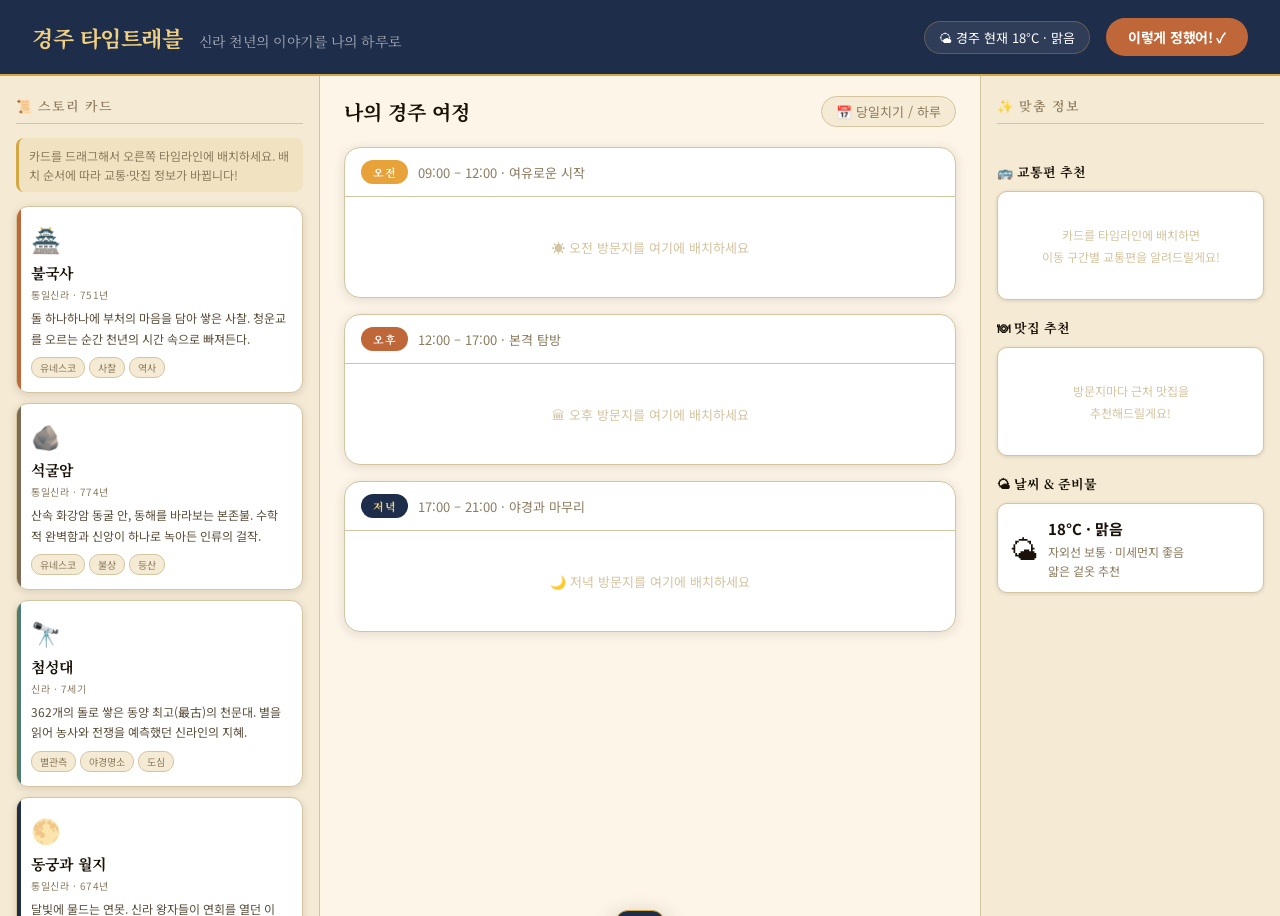
==== index.html @ bce3c2a0 "Initial commit" ====
<!DOCTYPE html>
<html lang="ko">
<head>
<meta charset="UTF-8">
<meta name="viewport" content="width=device-width, initial-scale=1.0">
<title>경주 타임트래블 — 나만의 여정 만들기</title>
<link href="https://fonts.googleapis.com/css2?family=Noto+Serif+KR:wght@400;600;700&family=Noto+Sans+KR:wght@300;400;500;700&display=swap" rel="stylesheet">
<link rel="stylesheet" href="src/css/style.css">
</head>
<body>

<header class="header">
  <div class="header-title">
    경주 타임트래블
    <span>신라 천년의 이야기를 나의 하루로</span>
  </div>
  <div class="header-meta">
    <div class="weather-widget">🌤 경주 현재 18°C · 맑음</div>
    <button class="confirm-btn" onclick="confirmPlan()">이렇게 정했어! ✓</button>
  </div>
</header>

<div class="layout">

  <!-- LEFT: CARD POOL -->
  <aside class="card-pool">
    <div class="panel-label">📜 스토리 카드</div>
    <div class="pool-hint">카드를 드래그해서 오른쪽 타임라인에 배치하세요. 배치 순서에 따라 교통·맛집 정보가 바뀝니다!</div>
    <div id="cardPool"></div>
  </aside>

  <!-- CENTER: TIMELINE -->
  <main class="timeline-area">
    <div class="timeline-header">
      <div class="timeline-title">나의 경주 여정</div>
      <div class="timeline-date">📅 당일치기 / 하루</div>
    </div>

    <div class="time-slot">
      <div class="slot-header">
        <span class="slot-time-badge morning">오전</span>
        <span class="slot-label">09:00 – 12:00 · 여유로운 시작</span>
      </div>
      <div class="slot-drop-zone" id="slot-morning" data-slot="morning"
        ondragover="onDragOver(event)" ondragleave="onDragLeave(event)" ondrop="onDrop(event, 'morning')">
        <div class="slot-empty-hint">☀️ 오전 방문지를 여기에 배치하세요</div>
      </div>
    </div>

    <div class="time-slot">
      <div class="slot-header">
        <span class="slot-time-badge afternoon">오후</span>
        <span class="slot-label">12:00 – 17:00 · 본격 탐방</span>
      </div>
      <div class="slot-drop-zone" id="slot-afternoon" data-slot="afternoon"
        ondragover="onDragOver(event)" ondragleave="onDragLeave(event)" ondrop="onDrop(event, 'afternoon')">
        <div class="slot-empty-hint">🏛 오후 방문지를 여기에 배치하세요</div>
      </div>
    </div>

    <div class="time-slot">
      <div class="slot-header">
        <span class="slot-time-badge evening">저녁</span>
        <span class="slot-label">17:00 – 21:00 · 야경과 마무리</span>
      </div>
      <div class="slot-drop-zone" id="slot-evening" data-slot="evening"
        ondragover="onDragOver(event)" ondragleave="onDragLeave(event)" ondrop="onDrop(event, 'evening')">
        <div class="slot-empty-hint">🌙 저녁 방문지를 여기에 배치하세요</div>
      </div>
    </div>
  </main>

  <!-- RIGHT: INFO PANEL -->
  <aside class="info-panel">
    <div class="panel-label">✨ 맞춤 정보</div>
    <div class="updating-indicator" id="updatingIndicator">
      <div class="dot-anim"><span></span><span></span><span></span></div>
      맞춤 정보 업데이트 중...
    </div>
    <div id="summarySection"></div>
    <div class="info-section">
      <div class="info-section-title">🚌 교통편 추천</div>
      <div id="transportInfo" class="info-card">
        <div class="info-empty">카드를 타임라인에 배치하면<br>이동 구간별 교통편을 알려드릴게요!</div>
      </div>
    </div>
    <div class="info-section">
      <div class="info-section-title">🍽 맛집 추천</div>
      <div id="foodInfo" class="info-card">
        <div class="info-empty">방문지마다 근처 맛집을<br>추천해드릴게요!</div>
      </div>
    </div>
    <div class="info-section">
      <div class="info-section-title">🌤 날씨 & 준비물</div>
      <div id="weatherInfo" class="info-card">
        <div class="weather-row">
          <div class="weather-big">🌤</div>
          <div>
            <div style="font-weight:700;font-size:15px">18°C · 맑음</div>
            <div class="weather-detail">자외선 보통 · 미세먼지 좋음<br>얇은 겉옷 추천</div>
          </div>
        </div>
      </div>
    </div>
  </aside>

</div>

<div class="toast" id="toast"></div>

<script src="src/data/cards.js"></script>
<script src="src/data/transport.js"></script>
<script src="src/data/food.js"></script>
<script src="src/js/app.js"></script>
</body>
</html>
---- src/css/style.css ----
:root {
  --ink: #1a1208;
  --paper: #fdf6e8;
  --warm: #f5ead4;
  --terracotta: #c0673a;
  --gold: #d4a843;
  --gold-light: #f0d080;
  --jade: #4a7c6f;
  --jade-light: #7db5a4;
  --night: #1e2d4a;
  --muted: #8c7b5e;
  --border: #d4c4a0;
  --shadow: rgba(26,18,8,0.12);
}

* { box-sizing: border-box; margin: 0; padding: 0; }

body {
  font-family: 'Noto Sans KR', sans-serif;
  background: var(--paper);
  color: var(--ink);
  min-height: 100vh;
  background-image:
    radial-gradient(ellipse at 20% 0%, rgba(212,168,67,0.08) 0%, transparent 50%),
    radial-gradient(ellipse at 80% 100%, rgba(74,124,111,0.06) 0%, transparent 50%);
}

/* ─── HEADER ─────────────────────────────────── */
.header {
  background: var(--night);
  padding: 18px 32px;
  display: flex;
  align-items: center;
  justify-content: space-between;
  position: sticky; top: 0; z-index: 100;
  border-bottom: 2px solid var(--gold);
}
.header-title {
  font-family: 'Noto Serif KR', serif;
  color: var(--gold-light);
  font-size: 22px;
  font-weight: 700;
  letter-spacing: -0.5px;
}
.header-title span {
  color: #fff;
  font-weight: 400;
  font-size: 14px;
  margin-left: 10px;
  opacity: 0.6;
}
.header-meta { display: flex; align-items: center; gap: 16px; }
.weather-widget {
  background: rgba(255,255,255,0.08);
  border: 1px solid rgba(212,168,67,0.3);
  border-radius: 20px;
  padding: 6px 14px;
  color: #fff;
  font-size: 13px;
  display: flex; align-items: center; gap: 6px;
}
.confirm-btn {
  background: var(--terracotta);
  color: #fff;
  border: none;
  border-radius: 20px;
  padding: 9px 22px;
  font-family: 'Noto Sans KR', sans-serif;
  font-size: 14px;
  font-weight: 700;
  cursor: pointer;
  transition: all 0.2s;
  letter-spacing: -0.3px;
}
.confirm-btn:hover { background: #a8502a; transform: translateY(-1px); }

/* ─── LAYOUT ─────────────────────────────────── */
.layout {
  display: grid;
  grid-template-columns: 320px 1fr 300px;
  gap: 0;
  height: calc(100vh - 60px);
  overflow: hidden;
}

/* ─── LEFT PANEL ─────────────────────────────── */
.card-pool {
  background: var(--warm);
  border-right: 1px solid var(--border);
  overflow-y: auto;
  padding: 20px 16px;
}
.panel-label {
  font-family: 'Noto Serif KR', serif;
  font-size: 13px;
  font-weight: 600;
  color: var(--muted);
  letter-spacing: 1px;
  text-transform: uppercase;
  margin-bottom: 14px;
  padding-bottom: 8px;
  border-bottom: 1px solid var(--border);
}
.pool-hint {
  font-size: 12px;
  color: var(--muted);
  margin-bottom: 14px;
  line-height: 1.6;
  background: rgba(212,168,67,0.12);
  padding: 8px 10px;
  border-radius: 8px;
  border-left: 3px solid var(--gold);
}

/* ─── STORY CARD ─────────────────────────────── */
.story-card {
  background: #fff;
  border-radius: 12px;
  padding: 14px;
  margin-bottom: 10px;
  cursor: grab;
  border: 1.5px solid var(--border);
  box-shadow: 0 2px 8px var(--shadow);
  transition: all 0.2s;
  position: relative;
  overflow: hidden;
  user-select: none;
}
.story-card::before {
  content: '';
  position: absolute; top: 0; left: 0;
  width: 4px; height: 100%;
  background: var(--card-accent, var(--gold));
}
.story-card:hover {
  transform: translateY(-2px);
  box-shadow: 0 6px 20px var(--shadow);
  border-color: var(--gold);
}
.story-card.dragging { opacity: 0.4; transform: scale(0.95); }
.card-emoji { font-size: 24px; margin-bottom: 6px; display: block; }
.card-name {
  font-family: 'Noto Serif KR', serif;
  font-size: 15px; font-weight: 700; color: var(--ink); margin-bottom: 4px;
}
.card-era { font-size: 10px; color: var(--muted); letter-spacing: 0.5px; margin-bottom: 6px; }
.card-story {
  font-size: 12px; color: #5a4e3a; line-height: 1.7;
  display: -webkit-box;
  -webkit-line-clamp: 2;
  -webkit-box-orient: vertical;
  overflow: hidden;
}
.card-tags { display: flex; gap: 4px; flex-wrap: wrap; margin-top: 8px; }
.tag {
  font-size: 10px; padding: 2px 8px; border-radius: 10px;
  background: var(--warm); color: var(--muted); border: 1px solid var(--border);
}

/* ─── TIMELINE ───────────────────────────────── */
.timeline-area { overflow-y: auto; padding: 20px 24px; background: var(--paper); }
.timeline-header { display: flex; align-items: center; justify-content: space-between; margin-bottom: 20px; }
.timeline-title { font-family: 'Noto Serif KR', serif; font-size: 20px; font-weight: 700; }
.timeline-date {
  font-size: 13px; color: var(--muted);
  background: var(--warm); border: 1px solid var(--border);
  border-radius: 20px; padding: 5px 14px;
}
.time-slot {
  margin-bottom: 16px; background: #fff;
  border-radius: 16px; border: 1.5px solid var(--border);
  overflow: hidden; box-shadow: 0 2px 12px var(--shadow);
}
.slot-header { padding: 12px 16px; display: flex; align-items: center; gap: 10px; border-bottom: 1px solid var(--border); }
.slot-time-badge {
  font-size: 11px; font-weight: 700; padding: 4px 12px;
  border-radius: 12px; font-family: 'Noto Serif KR', serif; letter-spacing: 0.5px;
}
.slot-time-badge.morning { background: #e8a23a; color: #fff; }
.slot-time-badge.afternoon { background: var(--terracotta); color: #fff; }
.slot-time-badge.evening { background: var(--night); color: var(--gold-light); }
.slot-label { font-size: 13px; color: var(--muted); }
.slot-drop-zone {
  min-height: 100px; padding: 12px;
  display: flex; flex-wrap: wrap; gap: 10px;
  align-items: flex-start; transition: background 0.2s; position: relative;
}
.slot-drop-zone.drag-over {
  background: rgba(212,168,67,0.08);
  outline: 2px dashed var(--gold); outline-offset: -4px;
}
.slot-empty-hint {
  position: absolute; top: 50%; left: 50%;
  transform: translate(-50%, -50%);
  color: var(--border); font-size: 13px;
  text-align: center; pointer-events: none; white-space: nowrap;
}

/* ─── PLACED CARD ────────────────────────────── */
.placed-card {
  background: #fff; border-radius: 10px; padding: 10px 12px;
  border: 1.5px solid var(--border); box-shadow: 0 2px 6px var(--shadow);
  cursor: grab; position: relative; min-width: 130px; max-width: 160px;
  transition: all 0.2s; user-select: none;
}
.placed-card::before {
  content: ''; position: absolute; top: 0; left: 0;
  width: 100%; height: 3px; background: var(--card-accent, var(--gold));
}
.placed-card:hover { box-shadow: 0 4px 12px var(--shadow); }
.placed-card.dragging { opacity: 0.4; }
.placed-card-emoji { font-size: 18px; }
.placed-card-name { font-size: 12px; font-weight: 700; color: var(--ink); margin-top: 4px; }
.placed-card-duration { font-size: 10px; color: var(--muted); margin-top: 2px; }
.remove-btn {
  position: absolute; top: 4px; right: 4px;
  width: 16px; height: 16px; background: var(--border); border: none;
  border-radius: 50%; cursor: pointer; font-size: 9px; color: var(--muted);
  display: flex; align-items: center; justify-content: center; transition: all 0.15s;
}
.remove-btn:hover { background: var(--terracotta); color: #fff; }
.arrow-connector { display: flex; align-items: center; color: var(--gold); font-size: 16px; opacity: 0.6; align-self: center; }

/* ─── RIGHT PANEL ────────────────────────────── */
.info-panel { background: var(--warm); border-left: 1px solid var(--border); overflow-y: auto; padding: 20px 16px; }
.info-section { margin-bottom: 18px; }
.info-section-title { font-family: 'Noto Serif KR', serif; font-size: 13px; font-weight: 700; color: var(--ink); margin-bottom: 10px; }
.info-card {
  background: #fff; border-radius: 10px; padding: 12px;
  border: 1px solid var(--border); box-shadow: 0 1px 4px var(--shadow);
  margin-bottom: 8px; font-size: 13px; line-height: 1.7; transition: all 0.3s;
}
.info-empty { color: var(--border); font-size: 12px; text-align: center; padding: 20px 0; line-height: 1.8; }

/* LEG TRANSPORT */
.leg-card { background: #fff; border: 1px solid var(--border); border-radius: 10px; margin-bottom: 8px; overflow: hidden; }
.leg-header {
  display: flex; align-items: center; gap: 6px; padding: 8px 12px;
  background: var(--warm); border-bottom: 1px solid var(--border);
  font-size: 12px; font-weight: 700; color: var(--ink);
}
.leg-from { color: var(--jade); }
.leg-arrow { color: var(--muted); font-size: 10px; }
.leg-to { color: var(--terracotta); }
.leg-slot-badge { margin-left: auto; font-size: 10px; padding: 2px 7px; border-radius: 8px; font-weight: 600; }
.leg-slot-badge.morning { background: #fde9cc; color: #c07a1a; }
.leg-slot-badge.afternoon { background: #fde0d8; color: var(--terracotta); }
.leg-slot-badge.evening { background: #d8e0f0; color: var(--night); }
.leg-options { padding: 8px 12px; }
.leg-option { display: flex; align-items: flex-start; gap: 8px; padding: 5px 0; border-bottom: 1px dashed var(--border); }
.leg-option:last-child { border-bottom: none; }
.leg-option-icon { font-size: 16px; flex-shrink: 0; margin-top: 1px; }
.leg-option-detail { font-size: 11px; color: #4a3f2e; line-height: 1.6; }
.leg-option-time { font-weight: 700; color: var(--terracotta); }

/* FOOD PER PLACE */
.place-food-card { background: #fff; border: 1px solid var(--border); border-radius: 10px; margin-bottom: 8px; overflow: hidden; }
.place-food-header {
  display: flex; align-items: center; gap: 6px; padding: 8px 12px;
  background: var(--warm); border-bottom: 1px solid var(--border);
  font-size: 12px; font-weight: 700; color: var(--ink);
}
.place-food-header .place-emoji { font-size: 16px; }
.place-food-header .place-sub { font-size: 10px; color: var(--muted); font-weight: 400; }
.food-list { padding: 8px 12px; }
.food-item { display: flex; gap: 8px; align-items: flex-start; padding: 6px 0; border-bottom: 1px dashed var(--border); }
.food-item:last-child { border-bottom: none; }
.food-detail { font-size: 11px; color: #4a3f2e; line-height: 1.6; }
.food-name { font-weight: 700; color: var(--ink); font-size: 12px; }

/* WEATHER */
.weather-row { display: flex; align-items: center; gap: 10px; font-size: 13px; }
.weather-big { font-size: 28px; }
.weather-detail { font-size: 12px; color: var(--muted); line-height: 1.6; }

/* SUMMARY */
.total-summary { background: var(--night); color: #fff; border-radius: 10px; padding: 14px; margin-bottom: 16px; }
.summary-title { font-size: 11px; color: var(--gold-light); margin-bottom: 8px; letter-spacing: 0.5px; }
.summary-row { display: flex; justify-content: space-between; font-size: 12px; margin-bottom: 4px; }
.summary-val { color: var(--gold-light); font-weight: 700; }

/* UPDATING INDICATOR */
.updating-indicator {
  font-size: 11px; color: var(--jade);
  display: flex; align-items: center; gap: 4px;
  margin-bottom: 8px; opacity: 0; transition: opacity 0.2s;
}
.updating-indicator.show { opacity: 1; }
.dot-anim span {
  display: inline-block; width: 4px; height: 4px;
  background: var(--jade); border-radius: 50%; animation: bounce 1s infinite;
}
.dot-anim span:nth-child(2) { animation-delay: 0.15s; }
.dot-anim span:nth-child(3) { animation-delay: 0.3s; }
@keyframes bounce { 0%,80%,100%{transform:translateY(0)} 40%{transform:translateY(-4px)} }

/* TOAST */
.toast {
  position: fixed; bottom: 24px; left: 50%;
  transform: translateX(-50%) translateY(60px);
  background: var(--night); color: var(--gold-light);
  padding: 12px 24px; border-radius: 24px; font-size: 13px; font-weight: 600;
  box-shadow: 0 8px 24px rgba(0,0,0,0.3); z-index: 999;
  transition: transform 0.3s; border: 1px solid var(--gold);
}
.toast.show { transform: translateX(-50%) translateY(0); }

/* SCROLLBAR */
::-webkit-scrollbar { width: 5px; }
::-webkit-scrollbar-track { background: transparent; }
::-webkit-scrollbar-thumb { background: var(--border); border-radius: 4px; }
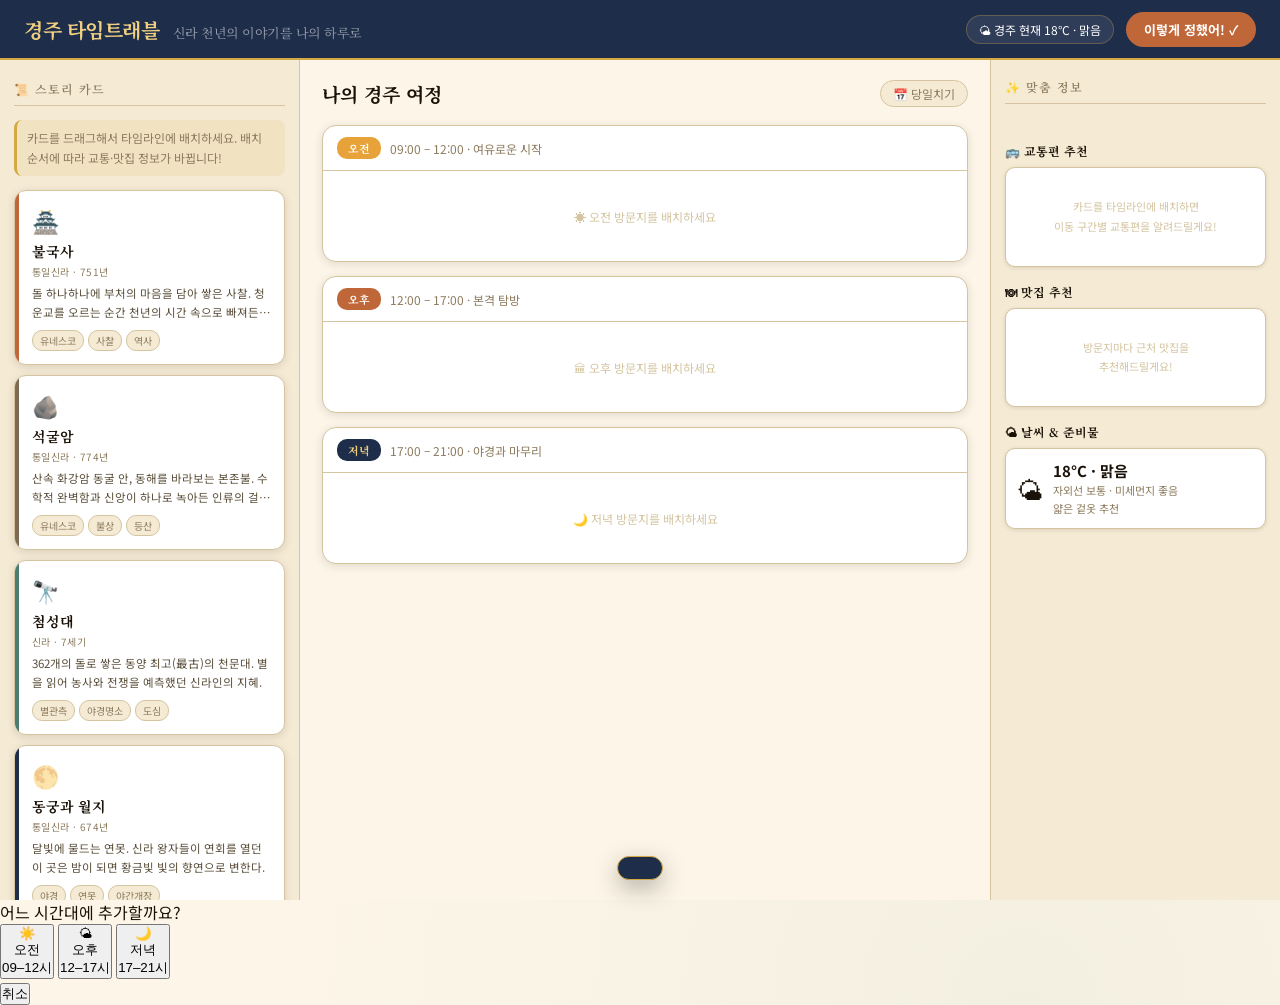
==== commit 82c8a145: "Add mobile responsive layout" ====
--- a/index.html
+++ b/index.html
@@ -23,17 +23,17 @@
 <div class="layout">
 
   <!-- LEFT: CARD POOL -->
-  <aside class="card-pool">
+  <aside class="card-pool tab-pane active" id="pane-cards">
     <div class="panel-label">📜 스토리 카드</div>
-    <div class="pool-hint">카드를 드래그해서 오른쪽 타임라인에 배치하세요. 배치 순서에 따라 교통·맛집 정보가 바뀝니다!</div>
+    <div class="pool-hint" id="poolHint">카드를 드래그해서 타임라인에 배치하세요. 배치 순서에 따라 교통·맛집 정보가 바뀝니다!</div>
     <div id="cardPool"></div>
   </aside>
 
   <!-- CENTER: TIMELINE -->
-  <main class="timeline-area">
+  <main class="timeline-area tab-pane" id="pane-timeline">
     <div class="timeline-header">
       <div class="timeline-title">나의 경주 여정</div>
-      <div class="timeline-date">📅 당일치기 / 하루</div>
+      <div class="timeline-date">📅 당일치기</div>
     </div>
 
     <div class="time-slot">
@@ -43,7 +43,7 @@
       </div>
       <div class="slot-drop-zone" id="slot-morning" data-slot="morning"
         ondragover="onDragOver(event)" ondragleave="onDragLeave(event)" ondrop="onDrop(event, 'morning')">
-        <div class="slot-empty-hint">☀️ 오전 방문지를 여기에 배치하세요</div>
+        <div class="slot-empty-hint">☀️ 오전 방문지를 배치하세요</div>
       </div>
     </div>
 
@@ -54,7 +54,7 @@
       </div>
       <div class="slot-drop-zone" id="slot-afternoon" data-slot="afternoon"
         ondragover="onDragOver(event)" ondragleave="onDragLeave(event)" ondrop="onDrop(event, 'afternoon')">
-        <div class="slot-empty-hint">🏛 오후 방문지를 여기에 배치하세요</div>
+        <div class="slot-empty-hint">🏛 오후 방문지를 배치하세요</div>
       </div>
     </div>
 
@@ -65,13 +65,13 @@
       </div>
       <div class="slot-drop-zone" id="slot-evening" data-slot="evening"
         ondragover="onDragOver(event)" ondragleave="onDragLeave(event)" ondrop="onDrop(event, 'evening')">
-        <div class="slot-empty-hint">🌙 저녁 방문지를 여기에 배치하세요</div>
+        <div class="slot-empty-hint">🌙 저녁 방문지를 배치하세요</div>
       </div>
     </div>
   </main>
 
   <!-- RIGHT: INFO PANEL -->
-  <aside class="info-panel">
+  <aside class="info-panel tab-pane" id="pane-info">
     <div class="panel-label">✨ 맞춤 정보</div>
     <div class="updating-indicator" id="updatingIndicator">
       <div class="dot-anim"><span></span><span></span><span></span></div>
@@ -106,6 +106,49 @@
 
 </div>
 
+<!-- MOBILE BOTTOM TAB NAV -->
+<nav class="mobile-tab-nav">
+  <button class="tab-btn active" id="tab-cards" onclick="switchTab('cards')">
+    <span class="tab-icon">📜</span>
+    <span>카드 선택</span>
+  </button>
+  <button class="tab-btn" id="tab-timeline" onclick="switchTab('timeline')">
+    <span class="tab-icon">🗓</span>
+    <span>내 여정</span>
+    <span class="tab-badge" id="timelineBadge" style="display:none">0</span>
+  </button>
+  <button class="tab-btn" id="tab-info" onclick="switchTab('info')">
+    <span class="tab-icon">✨</span>
+    <span>맞춤 정보</span>
+  </button>
+</nav>
+
+<!-- MOBILE BOTTOM SHEET: slot selector -->
+<div class="bottom-sheet-overlay" id="sheetOverlay" onclick="closeSheet()"></div>
+<div class="bottom-sheet" id="bottomSheet">
+  <div class="sheet-handle"></div>
+  <div class="sheet-card-preview" id="sheetCardPreview"></div>
+  <div class="sheet-title">어느 시간대에 추가할까요?</div>
+  <div class="sheet-slots">
+    <button class="sheet-slot-btn morning" onclick="addToSlot('morning')">
+      <div class="sheet-slot-icon">☀️</div>
+      <div class="sheet-slot-label">오전</div>
+      <div class="sheet-slot-time">09–12시</div>
+    </button>
+    <button class="sheet-slot-btn afternoon" onclick="addToSlot('afternoon')">
+      <div class="sheet-slot-icon">🌤</div>
+      <div class="sheet-slot-label">오후</div>
+      <div class="sheet-slot-time">12–17시</div>
+    </button>
+    <button class="sheet-slot-btn evening" onclick="addToSlot('evening')">
+      <div class="sheet-slot-icon">🌙</div>
+      <div class="sheet-slot-label">저녁</div>
+      <div class="sheet-slot-time">17–21시</div>
+    </button>
+  </div>
+  <button class="sheet-cancel" onclick="closeSheet()">취소</button>
+</div>
+
 <div class="toast" id="toast"></div>
 
 <script src="src/data/cards.js"></script>
--- a/src/css/style.css
+++ b/src/css/style.css
@@ -6,11 +6,12 @@
   --gold: #d4a843;
   --gold-light: #f0d080;
   --jade: #4a7c6f;
-  --jade-light: #7db5a4;
   --night: #1e2d4a;
   --muted: #8c7b5e;
   --border: #d4c4a0;
   --shadow: rgba(26,18,8,0.12);
+  --header-h: 60px;
+  --tabnav-h: 64px;
 }
 
 * { box-sizing: border-box; margin: 0; padding: 0; }
@@ -25,287 +26,352 @@
     radial-gradient(ellipse at 80% 100%, rgba(74,124,111,0.06) 0%, transparent 50%);
 }
 
-/* ─── HEADER ─────────────────────────────────── */
+/* ══════════════════════════════════════════════
+   HEADER
+══════════════════════════════════════════════ */
 .header {
   background: var(--night);
-  padding: 18px 32px;
-  display: flex;
-  align-items: center;
-  justify-content: space-between;
-  position: sticky; top: 0; z-index: 100;
+  padding: 0 24px;
+  height: var(--header-h);
+  display: flex; align-items: center; justify-content: space-between;
+  position: sticky; top: 0; z-index: 200;
   border-bottom: 2px solid var(--gold);
 }
 .header-title {
   font-family: 'Noto Serif KR', serif;
   color: var(--gold-light);
-  font-size: 22px;
-  font-weight: 700;
-  letter-spacing: -0.5px;
-}
-.header-title span {
-  color: #fff;
-  font-weight: 400;
-  font-size: 14px;
-  margin-left: 10px;
-  opacity: 0.6;
-}
-.header-meta { display: flex; align-items: center; gap: 16px; }
+  font-size: 20px; font-weight: 700; letter-spacing: -0.5px;
+}
+.header-title span { color: #fff; font-weight: 400; font-size: 13px; margin-left: 8px; opacity: 0.55; }
+.header-meta { display: flex; align-items: center; gap: 12px; }
 .weather-widget {
-  background: rgba(255,255,255,0.08);
-  border: 1px solid rgba(212,168,67,0.3);
-  border-radius: 20px;
-  padding: 6px 14px;
-  color: #fff;
-  font-size: 13px;
-  display: flex; align-items: center; gap: 6px;
+  background: rgba(255,255,255,0.08); border: 1px solid rgba(212,168,67,0.3);
+  border-radius: 20px; padding: 5px 12px; color: #fff; font-size: 12px;
 }
 .confirm-btn {
-  background: var(--terracotta);
-  color: #fff;
-  border: none;
-  border-radius: 20px;
-  padding: 9px 22px;
-  font-family: 'Noto Sans KR', sans-serif;
-  font-size: 14px;
-  font-weight: 700;
-  cursor: pointer;
-  transition: all 0.2s;
-  letter-spacing: -0.3px;
+  background: var(--terracotta); color: #fff; border: none; border-radius: 20px;
+  padding: 8px 18px; font-family: 'Noto Sans KR', sans-serif;
+  font-size: 13px; font-weight: 700; cursor: pointer; transition: all 0.2s;
 }
 .confirm-btn:hover { background: #a8502a; transform: translateY(-1px); }
-
-/* ─── LAYOUT ─────────────────────────────────── */
+.confirm-btn:active { transform: scale(0.97); }
+
+/* ══════════════════════════════════════════════
+   DESKTOP LAYOUT  (≥ 1024px)
+══════════════════════════════════════════════ */
 .layout {
   display: grid;
-  grid-template-columns: 320px 1fr 300px;
-  gap: 0;
-  height: calc(100vh - 60px);
+  grid-template-columns: 300px 1fr 290px;
+  height: calc(100vh - var(--header-h));
   overflow: hidden;
 }
-
-/* ─── LEFT PANEL ─────────────────────────────── */
+.mobile-tab-nav { display: none; }
+.panel-label {
+  font-family: 'Noto Serif KR', serif; font-size: 12px; font-weight: 600;
+  color: var(--muted); letter-spacing: 1px; text-transform: uppercase;
+  margin-bottom: 14px; padding-bottom: 8px; border-bottom: 1px solid var(--border);
+}
+.pool-hint {
+  font-size: 12px; color: var(--muted); margin-bottom: 14px; line-height: 1.65;
+  background: rgba(212,168,67,0.12); padding: 8px 10px;
+  border-radius: 8px; border-left: 3px solid var(--gold);
+}
+
+/* ─── LEFT: Card Pool ── */
 .card-pool {
-  background: var(--warm);
-  border-right: 1px solid var(--border);
-  overflow-y: auto;
-  padding: 20px 16px;
-}
-.panel-label {
-  font-family: 'Noto Serif KR', serif;
-  font-size: 13px;
-  font-weight: 600;
-  color: var(--muted);
-  letter-spacing: 1px;
-  text-transform: uppercase;
-  margin-bottom: 14px;
-  padding-bottom: 8px;
-  border-bottom: 1px solid var(--border);
-}
-.pool-hint {
-  font-size: 12px;
-  color: var(--muted);
-  margin-bottom: 14px;
-  line-height: 1.6;
-  background: rgba(212,168,67,0.12);
-  padding: 8px 10px;
-  border-radius: 8px;
-  border-left: 3px solid var(--gold);
-}
-
-/* ─── STORY CARD ─────────────────────────────── */
+  background: var(--warm); border-right: 1px solid var(--border);
+  overflow-y: auto; padding: 20px 14px;
+}
+
+/* ─── STORY CARD ── */
 .story-card {
-  background: #fff;
-  border-radius: 12px;
-  padding: 14px;
-  margin-bottom: 10px;
-  cursor: grab;
-  border: 1.5px solid var(--border);
-  box-shadow: 0 2px 8px var(--shadow);
-  transition: all 0.2s;
-  position: relative;
-  overflow: hidden;
-  user-select: none;
+  background: #fff; border-radius: 12px; padding: 13px 13px 13px 17px;
+  margin-bottom: 10px; cursor: grab;
+  border: 1.5px solid var(--border); box-shadow: 0 2px 8px var(--shadow);
+  transition: all 0.2s; position: relative; overflow: hidden; user-select: none;
 }
 .story-card::before {
-  content: '';
-  position: absolute; top: 0; left: 0;
-  width: 4px; height: 100%;
-  background: var(--card-accent, var(--gold));
-}
-.story-card:hover {
-  transform: translateY(-2px);
-  box-shadow: 0 6px 20px var(--shadow);
-  border-color: var(--gold);
-}
+  content: ''; position: absolute; top: 0; left: 0;
+  width: 4px; height: 100%; background: var(--card-accent, var(--gold));
+}
+.story-card:hover { transform: translateY(-2px); box-shadow: 0 6px 20px var(--shadow); border-color: var(--gold); }
 .story-card.dragging { opacity: 0.4; transform: scale(0.95); }
-.card-emoji { font-size: 24px; margin-bottom: 6px; display: block; }
-.card-name {
-  font-family: 'Noto Serif KR', serif;
-  font-size: 15px; font-weight: 700; color: var(--ink); margin-bottom: 4px;
-}
-.card-era { font-size: 10px; color: var(--muted); letter-spacing: 0.5px; margin-bottom: 6px; }
-.card-story {
-  font-size: 12px; color: #5a4e3a; line-height: 1.7;
-  display: -webkit-box;
-  -webkit-line-clamp: 2;
-  -webkit-box-orient: vertical;
-  overflow: hidden;
-}
-.card-tags { display: flex; gap: 4px; flex-wrap: wrap; margin-top: 8px; }
-.tag {
-  font-size: 10px; padding: 2px 8px; border-radius: 10px;
-  background: var(--warm); color: var(--muted); border: 1px solid var(--border);
-}
-
-/* ─── TIMELINE ───────────────────────────────── */
-.timeline-area { overflow-y: auto; padding: 20px 24px; background: var(--paper); }
-.timeline-header { display: flex; align-items: center; justify-content: space-between; margin-bottom: 20px; }
-.timeline-title { font-family: 'Noto Serif KR', serif; font-size: 20px; font-weight: 700; }
-.timeline-date {
-  font-size: 13px; color: var(--muted);
-  background: var(--warm); border: 1px solid var(--border);
-  border-radius: 20px; padding: 5px 14px;
-}
-.time-slot {
-  margin-bottom: 16px; background: #fff;
-  border-radius: 16px; border: 1.5px solid var(--border);
-  overflow: hidden; box-shadow: 0 2px 12px var(--shadow);
-}
-.slot-header { padding: 12px 16px; display: flex; align-items: center; gap: 10px; border-bottom: 1px solid var(--border); }
-.slot-time-badge {
-  font-size: 11px; font-weight: 700; padding: 4px 12px;
-  border-radius: 12px; font-family: 'Noto Serif KR', serif; letter-spacing: 0.5px;
-}
+.card-emoji { font-size: 22px; margin-bottom: 5px; display: block; }
+.card-name { font-family: 'Noto Serif KR', serif; font-size: 14px; font-weight: 700; color: var(--ink); margin-bottom: 3px; }
+.card-era { font-size: 10px; color: var(--muted); letter-spacing: 0.4px; margin-bottom: 5px; }
+.card-story { font-size: 11.5px; color: #5a4e3a; line-height: 1.7; display: -webkit-box; -webkit-line-clamp: 2; -webkit-box-orient: vertical; overflow: hidden; }
+.card-tags { display: flex; gap: 4px; flex-wrap: wrap; margin-top: 7px; }
+.tag { font-size: 10px; padding: 2px 7px; border-radius: 10px; background: var(--warm); color: var(--muted); border: 1px solid var(--border); }
+
+/* ─── CENTER: Timeline ── */
+.timeline-area { overflow-y: auto; padding: 20px 22px; background: var(--paper); }
+.timeline-header { display: flex; align-items: center; justify-content: space-between; margin-bottom: 18px; }
+.timeline-title { font-family: 'Noto Serif KR', serif; font-size: 19px; font-weight: 700; }
+.timeline-date { font-size: 12px; color: var(--muted); background: var(--warm); border: 1px solid var(--border); border-radius: 20px; padding: 4px 12px; }
+.time-slot { margin-bottom: 14px; background: #fff; border-radius: 14px; border: 1.5px solid var(--border); overflow: hidden; box-shadow: 0 2px 10px var(--shadow); }
+.slot-header { padding: 11px 14px; display: flex; align-items: center; gap: 9px; border-bottom: 1px solid var(--border); }
+.slot-time-badge { font-size: 11px; font-weight: 700; padding: 3px 11px; border-radius: 10px; font-family: 'Noto Serif KR', serif; }
 .slot-time-badge.morning { background: #e8a23a; color: #fff; }
 .slot-time-badge.afternoon { background: var(--terracotta); color: #fff; }
 .slot-time-badge.evening { background: var(--night); color: var(--gold-light); }
-.slot-label { font-size: 13px; color: var(--muted); }
+.slot-label { font-size: 12px; color: var(--muted); }
 .slot-drop-zone {
-  min-height: 100px; padding: 12px;
-  display: flex; flex-wrap: wrap; gap: 10px;
+  min-height: 90px; padding: 12px; display: flex; flex-wrap: wrap; gap: 8px;
   align-items: flex-start; transition: background 0.2s; position: relative;
 }
-.slot-drop-zone.drag-over {
-  background: rgba(212,168,67,0.08);
-  outline: 2px dashed var(--gold); outline-offset: -4px;
-}
+.slot-drop-zone.drag-over { background: rgba(212,168,67,0.08); outline: 2px dashed var(--gold); outline-offset: -4px; }
 .slot-empty-hint {
-  position: absolute; top: 50%; left: 50%;
-  transform: translate(-50%, -50%);
-  color: var(--border); font-size: 13px;
-  text-align: center; pointer-events: none; white-space: nowrap;
-}
-
-/* ─── PLACED CARD ────────────────────────────── */
+  position: absolute; top: 50%; left: 50%; transform: translate(-50%,-50%);
+  color: var(--border); font-size: 12px; text-align: center; pointer-events: none; white-space: nowrap;
+}
+
+/* ─── PLACED CARD ── */
 .placed-card {
-  background: #fff; border-radius: 10px; padding: 10px 12px;
+  background: #fff; border-radius: 10px; padding: 9px 11px;
   border: 1.5px solid var(--border); box-shadow: 0 2px 6px var(--shadow);
-  cursor: grab; position: relative; min-width: 130px; max-width: 160px;
+  cursor: grab; position: relative; min-width: 120px; max-width: 150px;
   transition: all 0.2s; user-select: none;
 }
-.placed-card::before {
-  content: ''; position: absolute; top: 0; left: 0;
-  width: 100%; height: 3px; background: var(--card-accent, var(--gold));
-}
+.placed-card::before { content: ''; position: absolute; top: 0; left: 0; width: 100%; height: 3px; background: var(--card-accent, var(--gold)); }
 .placed-card:hover { box-shadow: 0 4px 12px var(--shadow); }
 .placed-card.dragging { opacity: 0.4; }
-.placed-card-emoji { font-size: 18px; }
-.placed-card-name { font-size: 12px; font-weight: 700; color: var(--ink); margin-top: 4px; }
+.placed-card-emoji { font-size: 17px; }
+.placed-card-name { font-size: 11.5px; font-weight: 700; color: var(--ink); margin-top: 3px; }
 .placed-card-duration { font-size: 10px; color: var(--muted); margin-top: 2px; }
 .remove-btn {
-  position: absolute; top: 4px; right: 4px;
-  width: 16px; height: 16px; background: var(--border); border: none;
-  border-radius: 50%; cursor: pointer; font-size: 9px; color: var(--muted);
-  display: flex; align-items: center; justify-content: center; transition: all 0.15s;
+  position: absolute; top: 4px; right: 4px; width: 16px; height: 16px;
+  background: var(--border); border: none; border-radius: 50%; cursor: pointer;
+  font-size: 9px; color: var(--muted); display: flex; align-items: center; justify-content: center; transition: all 0.15s;
 }
 .remove-btn:hover { background: var(--terracotta); color: #fff; }
-.arrow-connector { display: flex; align-items: center; color: var(--gold); font-size: 16px; opacity: 0.6; align-self: center; }
-
-/* ─── RIGHT PANEL ────────────────────────────── */
-.info-panel { background: var(--warm); border-left: 1px solid var(--border); overflow-y: auto; padding: 20px 16px; }
-.info-section { margin-bottom: 18px; }
-.info-section-title { font-family: 'Noto Serif KR', serif; font-size: 13px; font-weight: 700; color: var(--ink); margin-bottom: 10px; }
-.info-card {
-  background: #fff; border-radius: 10px; padding: 12px;
-  border: 1px solid var(--border); box-shadow: 0 1px 4px var(--shadow);
-  margin-bottom: 8px; font-size: 13px; line-height: 1.7; transition: all 0.3s;
-}
-.info-empty { color: var(--border); font-size: 12px; text-align: center; padding: 20px 0; line-height: 1.8; }
+.arrow-connector { display: flex; align-items: center; color: var(--gold); font-size: 15px; opacity: 0.6; align-self: center; }
+
+/* ─── RIGHT: Info Panel ── */
+.info-panel { background: var(--warm); border-left: 1px solid var(--border); overflow-y: auto; padding: 18px 14px; }
+.info-section { margin-bottom: 16px; }
+.info-section-title { font-family: 'Noto Serif KR', serif; font-size: 12px; font-weight: 700; color: var(--ink); margin-bottom: 8px; }
+.info-card { background: #fff; border-radius: 10px; padding: 11px; border: 1px solid var(--border); box-shadow: 0 1px 4px var(--shadow); margin-bottom: 8px; }
+.info-empty { color: var(--border); font-size: 11px; text-align: center; padding: 18px 0; line-height: 1.8; }
 
 /* LEG TRANSPORT */
-.leg-card { background: #fff; border: 1px solid var(--border); border-radius: 10px; margin-bottom: 8px; overflow: hidden; }
-.leg-header {
-  display: flex; align-items: center; gap: 6px; padding: 8px 12px;
-  background: var(--warm); border-bottom: 1px solid var(--border);
-  font-size: 12px; font-weight: 700; color: var(--ink);
-}
+.leg-card { background: #fff; border: 1px solid var(--border); border-radius: 10px; margin-bottom: 7px; overflow: hidden; }
+.leg-header { display: flex; align-items: center; gap: 5px; padding: 7px 11px; background: var(--warm); border-bottom: 1px solid var(--border); font-size: 11.5px; font-weight: 700; flex-wrap: wrap; }
 .leg-from { color: var(--jade); }
-.leg-arrow { color: var(--muted); font-size: 10px; }
+.leg-arrow { color: var(--muted); font-size: 9px; }
 .leg-to { color: var(--terracotta); }
-.leg-slot-badge { margin-left: auto; font-size: 10px; padding: 2px 7px; border-radius: 8px; font-weight: 600; }
+.leg-slot-badge { margin-left: auto; font-size: 9px; padding: 2px 6px; border-radius: 7px; font-weight: 600; }
 .leg-slot-badge.morning { background: #fde9cc; color: #c07a1a; }
 .leg-slot-badge.afternoon { background: #fde0d8; color: var(--terracotta); }
 .leg-slot-badge.evening { background: #d8e0f0; color: var(--night); }
-.leg-options { padding: 8px 12px; }
-.leg-option { display: flex; align-items: flex-start; gap: 8px; padding: 5px 0; border-bottom: 1px dashed var(--border); }
+.leg-options { padding: 7px 11px; }
+.leg-option { display: flex; align-items: flex-start; gap: 7px; padding: 4px 0; border-bottom: 1px dashed var(--border); }
 .leg-option:last-child { border-bottom: none; }
-.leg-option-icon { font-size: 16px; flex-shrink: 0; margin-top: 1px; }
+.leg-option-icon { font-size: 15px; flex-shrink: 0; }
 .leg-option-detail { font-size: 11px; color: #4a3f2e; line-height: 1.6; }
 .leg-option-time { font-weight: 700; color: var(--terracotta); }
 
 /* FOOD PER PLACE */
-.place-food-card { background: #fff; border: 1px solid var(--border); border-radius: 10px; margin-bottom: 8px; overflow: hidden; }
-.place-food-header {
-  display: flex; align-items: center; gap: 6px; padding: 8px 12px;
-  background: var(--warm); border-bottom: 1px solid var(--border);
-  font-size: 12px; font-weight: 700; color: var(--ink);
-}
-.place-food-header .place-emoji { font-size: 16px; }
-.place-food-header .place-sub { font-size: 10px; color: var(--muted); font-weight: 400; }
-.food-list { padding: 8px 12px; }
-.food-item { display: flex; gap: 8px; align-items: flex-start; padding: 6px 0; border-bottom: 1px dashed var(--border); }
+.place-food-card { background: #fff; border: 1px solid var(--border); border-radius: 10px; margin-bottom: 7px; overflow: hidden; }
+.place-food-header { display: flex; align-items: center; gap: 5px; padding: 7px 11px; background: var(--warm); border-bottom: 1px solid var(--border); font-size: 11.5px; font-weight: 700; }
+.place-food-header .place-emoji { font-size: 15px; }
+.place-food-header .place-sub { font-size: 9.5px; color: var(--muted); font-weight: 400; }
+.food-list { padding: 7px 11px; }
+.food-item { display: flex; gap: 7px; align-items: flex-start; padding: 5px 0; border-bottom: 1px dashed var(--border); }
 .food-item:last-child { border-bottom: none; }
-.food-detail { font-size: 11px; color: #4a3f2e; line-height: 1.6; }
-.food-name { font-weight: 700; color: var(--ink); font-size: 12px; }
+.food-detail { font-size: 11px; color: #4a3f2e; line-height: 1.55; }
+.food-name { font-weight: 700; color: var(--ink); font-size: 11.5px; }
 
 /* WEATHER */
-.weather-row { display: flex; align-items: center; gap: 10px; font-size: 13px; }
-.weather-big { font-size: 28px; }
-.weather-detail { font-size: 12px; color: var(--muted); line-height: 1.6; }
+.weather-row { display: flex; align-items: center; gap: 10px; }
+.weather-big { font-size: 26px; }
+.weather-detail { font-size: 11px; color: var(--muted); line-height: 1.65; }
 
 /* SUMMARY */
-.total-summary { background: var(--night); color: #fff; border-radius: 10px; padding: 14px; margin-bottom: 16px; }
-.summary-title { font-size: 11px; color: var(--gold-light); margin-bottom: 8px; letter-spacing: 0.5px; }
-.summary-row { display: flex; justify-content: space-between; font-size: 12px; margin-bottom: 4px; }
+.total-summary { background: var(--night); color: #fff; border-radius: 10px; padding: 13px; margin-bottom: 14px; }
+.summary-title { font-size: 10px; color: var(--gold-light); margin-bottom: 7px; letter-spacing: 0.5px; }
+.summary-row { display: flex; justify-content: space-between; font-size: 11.5px; margin-bottom: 4px; }
 .summary-val { color: var(--gold-light); font-weight: 700; }
 
-/* UPDATING INDICATOR */
-.updating-indicator {
-  font-size: 11px; color: var(--jade);
-  display: flex; align-items: center; gap: 4px;
-  margin-bottom: 8px; opacity: 0; transition: opacity 0.2s;
-}
+/* UPDATING */
+.updating-indicator { font-size: 11px; color: var(--jade); display: flex; align-items: center; gap: 4px; margin-bottom: 8px; opacity: 0; transition: opacity 0.2s; }
 .updating-indicator.show { opacity: 1; }
-.dot-anim span {
-  display: inline-block; width: 4px; height: 4px;
-  background: var(--jade); border-radius: 50%; animation: bounce 1s infinite;
-}
+.dot-anim span { display: inline-block; width: 4px; height: 4px; background: var(--jade); border-radius: 50%; animation: bounce 1s infinite; }
 .dot-anim span:nth-child(2) { animation-delay: 0.15s; }
 .dot-anim span:nth-child(3) { animation-delay: 0.3s; }
 @keyframes bounce { 0%,80%,100%{transform:translateY(0)} 40%{transform:translateY(-4px)} }
 
 /* TOAST */
 .toast {
-  position: fixed; bottom: 24px; left: 50%;
+  position: fixed; bottom: 80px; left: 50%;
   transform: translateX(-50%) translateY(60px);
   background: var(--night); color: var(--gold-light);
-  padding: 12px 24px; border-radius: 24px; font-size: 13px; font-weight: 600;
-  box-shadow: 0 8px 24px rgba(0,0,0,0.3); z-index: 999;
+  padding: 11px 22px; border-radius: 22px; font-size: 13px; font-weight: 600;
+  box-shadow: 0 8px 24px rgba(0,0,0,0.3); z-index: 9999;
   transition: transform 0.3s; border: 1px solid var(--gold);
+  white-space: nowrap; max-width: 90vw; text-align: center;
 }
 .toast.show { transform: translateX(-50%) translateY(0); }
 
 /* SCROLLBAR */
-::-webkit-scrollbar { width: 5px; }
+::-webkit-scrollbar { width: 4px; }
 ::-webkit-scrollbar-track { background: transparent; }
 ::-webkit-scrollbar-thumb { background: var(--border); border-radius: 4px; }
+
+/* ══════════════════════════════════════════════
+   TABLET  (768px – 1023px)
+══════════════════════════════════════════════ */
+@media (max-width: 1023px) {
+  .layout { grid-template-columns: 260px 1fr; grid-template-rows: 1fr auto; }
+  .info-panel {
+    grid-column: 1 / -1; border-left: none; border-top: 1px solid var(--border);
+    max-height: 320px; overflow-y: auto; display: flex; gap: 16px; padding: 14px 18px;
+    flex-direction: row; flex-wrap: wrap;
+  }
+  .info-panel .panel-label { display: none; }
+  .info-panel .updating-indicator { width: 100%; }
+  .info-panel #summarySection { flex: 0 0 200px; }
+  .info-panel .info-section { flex: 1; min-width: 200px; }
+  .info-panel #weatherInfo { display: none; }
+}
+
+/* ══════════════════════════════════════════════
+   MOBILE  (≤ 767px)
+══════════════════════════════════════════════ */
+@media (max-width: 767px) {
+
+  :root { --header-h: 54px; }
+
+  /* Header shrink */
+  .header { padding: 0 16px; }
+  .header-title { font-size: 17px; }
+  .header-title span { display: none; }
+  .weather-widget { display: none; }
+  .confirm-btn { padding: 7px 14px; font-size: 12px; }
+
+  /* Hide desktop 3-col layout, show tab panels */
+  .layout {
+    display: block;
+    height: calc(100vh - var(--header-h) - var(--tabnav-h));
+    overflow: hidden;
+    position: relative;
+  }
+
+  /* Each panel becomes a full-height page */
+  .card-pool, .timeline-area, .info-panel {
+    position: absolute; top: 0; left: 0; right: 0; bottom: 0;
+    overflow-y: auto;
+    border: none;
+    padding: 16px;
+    transition: opacity 0.25s, transform 0.25s;
+  }
+  .card-pool  { background: var(--warm); }
+  .info-panel { background: var(--warm); }
+
+  /* Hidden tab pane */
+  .tab-pane { opacity: 0; pointer-events: none; transform: translateY(8px); }
+  .tab-pane.active { opacity: 1; pointer-events: all; transform: translateY(0); }
+
+  /* Mobile card grid */
+  #cardPool {
+    display: grid;
+    grid-template-columns: 1fr 1fr;
+    gap: 10px;
+  }
+  .story-card {
+    margin-bottom: 0;
+    cursor: pointer;
+    padding: 12px 12px 12px 16px;
+  }
+  .story-card:active { transform: scale(0.96); }
+
+  /* Mobile timeline: vertical list */
+  .timeline-area { background: var(--paper); }
+  .slot-drop-zone {
+    flex-direction: column; gap: 8px; min-height: 70px;
+  }
+  .placed-card { max-width: 100%; width: 100%; }
+  .arrow-connector { transform: rotate(90deg); align-self: flex-start; margin-left: 24px; }
+  .slot-empty-hint { font-size: 11px; white-space: normal; text-align: center; width: 80%; }
+
+  /* Mobile info panel: stacked */
+  .info-panel { flex-direction: column; max-height: unset; padding: 16px; }
+
+  /* Bottom tab nav */
+  .mobile-tab-nav {
+    display: flex;
+    position: fixed; bottom: 0; left: 0; right: 0;
+    height: var(--tabnav-h);
+    background: var(--night);
+    border-top: 2px solid var(--gold);
+    z-index: 300;
+  }
+  .tab-btn {
+    flex: 1; display: flex; flex-direction: column; align-items: center; justify-content: center;
+    gap: 3px; border: none; background: transparent; cursor: pointer;
+    color: rgba(255,255,255,0.45); font-family: 'Noto Sans KR', sans-serif;
+    font-size: 10px; font-weight: 500; transition: all 0.2s; padding: 6px 0;
+    -webkit-tap-highlight-color: transparent;
+  }
+  .tab-btn .tab-icon { font-size: 20px; transition: transform 0.2s; }
+  .tab-btn.active { color: var(--gold-light); }
+  .tab-btn.active .tab-icon { transform: translateY(-2px); }
+  .tab-badge {
+    position: absolute; top: 6px; right: calc(50% - 18px);
+    background: var(--terracotta); color: #fff;
+    font-size: 9px; font-weight: 700; padding: 1px 5px; border-radius: 8px;
+    min-width: 16px; text-align: center;
+  }
+  .tab-btn { position: relative; }
+
+  /* Bottom sheet for slot selection */
+  .bottom-sheet-overlay {
+    position: fixed; inset: 0; background: rgba(0,0,0,0.45);
+    z-index: 400; opacity: 0; pointer-events: none; transition: opacity 0.25s;
+  }
+  .bottom-sheet-overlay.show { opacity: 1; pointer-events: all; }
+  .bottom-sheet {
+    position: fixed; bottom: var(--tabnav-h); left: 0; right: 0;
+    background: var(--paper); border-radius: 20px 20px 0 0;
+    border-top: 2px solid var(--gold);
+    padding: 20px 20px 24px; z-index: 401;
+    transform: translateY(100%); transition: transform 0.3s cubic-bezier(.4,0,.2,1);
+  }
+  .bottom-sheet.show { transform: translateY(0); }
+  .sheet-handle { width: 36px; height: 4px; background: var(--border); border-radius: 2px; margin: 0 auto 16px; }
+  .sheet-card-preview {
+    display: flex; align-items: center; gap: 12px;
+    padding: 12px 14px; background: #fff; border-radius: 12px;
+    border: 1.5px solid var(--border); margin-bottom: 16px;
+    position: relative; overflow: hidden;
+  }
+  .sheet-card-preview::before { content:''; position:absolute; top:0;left:0; width:4px; height:100%; background: var(--card-accent,var(--gold)); }
+  .sheet-card-preview-emoji { font-size: 28px; }
+  .sheet-card-info { flex: 1; }
+  .sheet-card-name { font-family: 'Noto Serif KR', serif; font-size: 16px; font-weight: 700; }
+  .sheet-card-era { font-size: 11px; color: var(--muted); margin-top: 2px; }
+  .sheet-title { font-size: 13px; color: var(--muted); margin-bottom: 12px; text-align: center; }
+  .sheet-slots { display: flex; gap: 10px; }
+  .sheet-slot-btn {
+    flex: 1; padding: 14px 8px; border: 1.5px solid var(--border);
+    border-radius: 14px; background: #fff; cursor: pointer; text-align: center;
+    font-family: 'Noto Sans KR', sans-serif; transition: all 0.2s;
+    -webkit-tap-highlight-color: transparent;
+  }
+  .sheet-slot-btn:active { transform: scale(0.95); }
+  .sheet-slot-btn.morning:hover, .sheet-slot-btn.morning:focus { background: #fde9cc; border-color: #e8a23a; }
+  .sheet-slot-btn.afternoon:hover, .sheet-slot-btn.afternoon:focus { background: #fde0d8; border-color: var(--terracotta); }
+  .sheet-slot-btn.evening:hover, .sheet-slot-btn.evening:focus { background: #d8e0f0; border-color: var(--night); }
+  .sheet-slot-icon { font-size: 22px; }
+  .sheet-slot-label { font-size: 12px; font-weight: 700; color: var(--ink); margin-top: 4px; }
+  .sheet-slot-time { font-size: 10px; color: var(--muted); margin-top: 2px; }
+  .sheet-cancel { width: 100%; margin-top: 10px; padding: 12px; border: 1px solid var(--border); border-radius: 12px; background: transparent; font-family: 'Noto Sans KR', sans-serif; font-size: 13px; color: var(--muted); cursor: pointer; }
+
+  /* Mobile placed card: full width row */
+  .placed-card { display: flex; align-items: center; gap: 10px; padding: 10px 14px 10px 10px; min-width: unset; }
+  .placed-card-emoji { font-size: 20px; }
+  .placed-card-name { font-size: 13px; }
+  .placed-card-duration { font-size: 11px; }
+  .remove-btn { position: static; width: 24px; height: 24px; font-size: 11px; margin-left: auto; flex-shrink: 0; }
+
+  .toast { bottom: calc(var(--tabnav-h) + 12px); }
+}
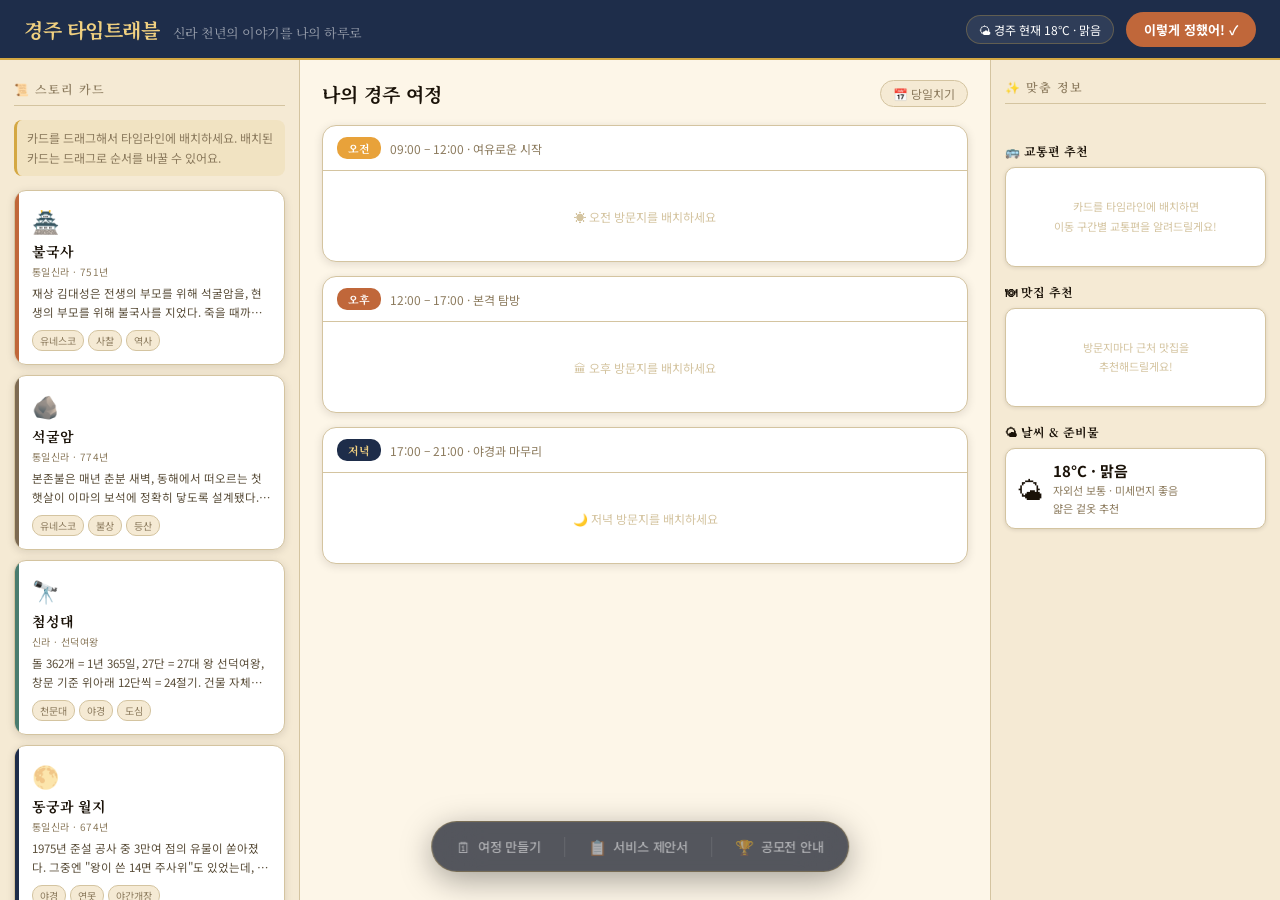
==== commit 60277c83: "update main page" ====
--- a/index.html
+++ b/index.html
@@ -1,159 +1,166 @@
 <!DOCTYPE html>
 <html lang="ko">
+
 <head>
-<meta charset="UTF-8">
-<meta name="viewport" content="width=device-width, initial-scale=1.0">
-<title>경주 타임트래블 — 나만의 여정 만들기</title>
-<link href="https://fonts.googleapis.com/css2?family=Noto+Serif+KR:wght@400;600;700&family=Noto+Sans+KR:wght@300;400;500;700&display=swap" rel="stylesheet">
-<link rel="stylesheet" href="src/css/style.css">
+  <meta charset="UTF-8">
+  <meta name="viewport" content="width=device-width, initial-scale=1.0">
+  <title>경주 타임트래블 — 나만의 여정 만들기</title>
+  <link
+    href="https://fonts.googleapis.com/css2?family=Noto+Serif+KR:wght@400;600;700&family=Noto+Sans+KR:wght@300;400;500;700&display=swap"
+    rel="stylesheet">
+  <link rel="stylesheet" href="src/css/style.css">
+  <link rel="stylesheet" href="src/css/nav.css">
 </head>
+
 <body>
 
-<header class="header">
-  <div class="header-title">
-    경주 타임트래블
-    <span>신라 천년의 이야기를 나의 하루로</span>
-  </div>
-  <div class="header-meta">
-    <div class="weather-widget">🌤 경주 현재 18°C · 맑음</div>
-    <button class="confirm-btn" onclick="confirmPlan()">이렇게 정했어! ✓</button>
-  </div>
-</header>
+  <header class="header">
+    <div class="header-title">
+      경주 타임트래블
+      <span>신라 천년의 이야기를 나의 하루로</span>
+    </div>
+    <div class="header-meta">
+      <div class="weather-widget">🌤 경주 현재 18°C · 맑음</div>
+      <button class="confirm-btn" onclick="confirmPlan()">이렇게 정했어! ✓</button>
+    </div>
+  </header>
 
-<div class="layout">
+  <div class="layout">
 
-  <!-- LEFT: CARD POOL -->
-  <aside class="card-pool tab-pane active" id="pane-cards">
-    <div class="panel-label">📜 스토리 카드</div>
-    <div class="pool-hint" id="poolHint">카드를 드래그해서 타임라인에 배치하세요. 배치 순서에 따라 교통·맛집 정보가 바뀝니다!</div>
-    <div id="cardPool"></div>
-  </aside>
+    <!-- LEFT: CARD POOL -->
+    <aside class="card-pool tab-pane active" id="pane-cards">
+      <div class="panel-label">📜 스토리 카드</div>
+      <div class="pool-hint" id="poolHint">카드를 드래그해서 타임라인에 배치하세요. 배치 순서에 따라 교통·맛집 정보가 바뀝니다!</div>
+      <div id="cardPool"></div>
+    </aside>
 
-  <!-- CENTER: TIMELINE -->
-  <main class="timeline-area tab-pane" id="pane-timeline">
-    <div class="timeline-header">
-      <div class="timeline-title">나의 경주 여정</div>
-      <div class="timeline-date">📅 당일치기</div>
-    </div>
+    <!-- CENTER: TIMELINE -->
+    <main class="timeline-area tab-pane" id="pane-timeline">
+      <div class="timeline-header">
+        <div class="timeline-title">나의 경주 여정</div>
+        <div class="timeline-date">📅 당일치기</div>
+      </div>
 
-    <div class="time-slot">
-      <div class="slot-header">
-        <span class="slot-time-badge morning">오전</span>
-        <span class="slot-label">09:00 – 12:00 · 여유로운 시작</span>
+      <div class="time-slot">
+        <div class="slot-header">
+          <span class="slot-time-badge morning">오전</span>
+          <span class="slot-label">09:00 – 12:00 · 여유로운 시작</span>
+        </div>
+        <div class="slot-drop-zone" id="slot-morning" data-slot="morning" ondragover="onDragOver(event)"
+          ondragleave="onDragLeave(event)" ondrop="onDrop(event, 'morning')">
+          <div class="slot-empty-hint">☀️ 오전 방문지를 배치하세요</div>
+        </div>
       </div>
-      <div class="slot-drop-zone" id="slot-morning" data-slot="morning"
-        ondragover="onDragOver(event)" ondragleave="onDragLeave(event)" ondrop="onDrop(event, 'morning')">
-        <div class="slot-empty-hint">☀️ 오전 방문지를 배치하세요</div>
+
+      <div class="time-slot">
+        <div class="slot-header">
+          <span class="slot-time-badge afternoon">오후</span>
+          <span class="slot-label">12:00 – 17:00 · 본격 탐방</span>
+        </div>
+        <div class="slot-drop-zone" id="slot-afternoon" data-slot="afternoon" ondragover="onDragOver(event)"
+          ondragleave="onDragLeave(event)" ondrop="onDrop(event, 'afternoon')">
+          <div class="slot-empty-hint">🏛 오후 방문지를 배치하세요</div>
+        </div>
       </div>
-    </div>
 
-    <div class="time-slot">
-      <div class="slot-header">
-        <span class="slot-time-badge afternoon">오후</span>
-        <span class="slot-label">12:00 – 17:00 · 본격 탐방</span>
+      <div class="time-slot">
+        <div class="slot-header">
+          <span class="slot-time-badge evening">저녁</span>
+          <span class="slot-label">17:00 – 21:00 · 야경과 마무리</span>
+        </div>
+        <div class="slot-drop-zone" id="slot-evening" data-slot="evening" ondragover="onDragOver(event)"
+          ondragleave="onDragLeave(event)" ondrop="onDrop(event, 'evening')">
+          <div class="slot-empty-hint">🌙 저녁 방문지를 배치하세요</div>
+        </div>
       </div>
-      <div class="slot-drop-zone" id="slot-afternoon" data-slot="afternoon"
-        ondragover="onDragOver(event)" ondragleave="onDragLeave(event)" ondrop="onDrop(event, 'afternoon')">
-        <div class="slot-empty-hint">🏛 오후 방문지를 배치하세요</div>
+    </main>
+
+    <!-- RIGHT: INFO PANEL -->
+    <aside class="info-panel tab-pane" id="pane-info">
+      <div class="panel-label">✨ 맞춤 정보</div>
+      <div class="updating-indicator" id="updatingIndicator">
+        <div class="dot-anim"><span></span><span></span><span></span></div>
+        맞춤 정보 업데이트 중...
       </div>
-    </div>
-
-    <div class="time-slot">
-      <div class="slot-header">
-        <span class="slot-time-badge evening">저녁</span>
-        <span class="slot-label">17:00 – 21:00 · 야경과 마무리</span>
+      <div id="summarySection"></div>
+      <div class="info-section">
+        <div class="info-section-title">🚌 교통편 추천</div>
+        <div id="transportInfo" class="info-card">
+          <div class="info-empty">카드를 타임라인에 배치하면<br>이동 구간별 교통편을 알려드릴게요!</div>
+        </div>
       </div>
-      <div class="slot-drop-zone" id="slot-evening" data-slot="evening"
-        ondragover="onDragOver(event)" ondragleave="onDragLeave(event)" ondrop="onDrop(event, 'evening')">
-        <div class="slot-empty-hint">🌙 저녁 방문지를 배치하세요</div>
+      <div class="info-section">
+        <div class="info-section-title">🍽 맛집 추천</div>
+        <div id="foodInfo" class="info-card">
+          <div class="info-empty">방문지마다 근처 맛집을<br>추천해드릴게요!</div>
+        </div>
       </div>
-    </div>
-  </main>
-
-  <!-- RIGHT: INFO PANEL -->
-  <aside class="info-panel tab-pane" id="pane-info">
-    <div class="panel-label">✨ 맞춤 정보</div>
-    <div class="updating-indicator" id="updatingIndicator">
-      <div class="dot-anim"><span></span><span></span><span></span></div>
-      맞춤 정보 업데이트 중...
-    </div>
-    <div id="summarySection"></div>
-    <div class="info-section">
-      <div class="info-section-title">🚌 교통편 추천</div>
-      <div id="transportInfo" class="info-card">
-        <div class="info-empty">카드를 타임라인에 배치하면<br>이동 구간별 교통편을 알려드릴게요!</div>
-      </div>
-    </div>
-    <div class="info-section">
-      <div class="info-section-title">🍽 맛집 추천</div>
-      <div id="foodInfo" class="info-card">
-        <div class="info-empty">방문지마다 근처 맛집을<br>추천해드릴게요!</div>
-      </div>
-    </div>
-    <div class="info-section">
-      <div class="info-section-title">🌤 날씨 & 준비물</div>
-      <div id="weatherInfo" class="info-card">
-        <div class="weather-row">
-          <div class="weather-big">🌤</div>
-          <div>
-            <div style="font-weight:700;font-size:15px">18°C · 맑음</div>
-            <div class="weather-detail">자외선 보통 · 미세먼지 좋음<br>얇은 겉옷 추천</div>
+      <div class="info-section">
+        <div class="info-section-title">🌤 날씨 & 준비물</div>
+        <div id="weatherInfo" class="info-card">
+          <div class="weather-row">
+            <div class="weather-big">🌤</div>
+            <div>
+              <div style="font-weight:700;font-size:15px">18°C · 맑음</div>
+              <div class="weather-detail">자외선 보통 · 미세먼지 좋음<br>얇은 겉옷 추천</div>
+            </div>
           </div>
         </div>
       </div>
+    </aside>
+
+  </div>
+
+  <!-- MOBILE BOTTOM TAB NAV -->
+  <nav class="mobile-tab-nav">
+    <button class="tab-btn active" id="tab-cards" onclick="switchTab('cards')">
+      <span class="tab-icon">📜</span>
+      <span>카드 선택</span>
+    </button>
+    <button class="tab-btn" id="tab-timeline" onclick="switchTab('timeline')">
+      <span class="tab-icon">🗓</span>
+      <span>내 여정</span>
+      <span class="tab-badge" id="timelineBadge" style="display:none">0</span>
+    </button>
+    <button class="tab-btn" id="tab-info" onclick="switchTab('info')">
+      <span class="tab-icon">✨</span>
+      <span>맞춤 정보</span>
+    </button>
+  </nav>
+
+  <!-- MOBILE BOTTOM SHEET: slot selector -->
+  <div class="bottom-sheet-overlay" id="sheetOverlay" onclick="closeSheet()"></div>
+  <div class="bottom-sheet" id="bottomSheet">
+    <div class="sheet-handle"></div>
+    <div class="sheet-card-preview" id="sheetCardPreview"></div>
+    <div class="sheet-title">어느 시간대에 추가할까요?</div>
+    <div class="sheet-slots">
+      <button class="sheet-slot-btn morning" onclick="addToSlot('morning')">
+        <div class="sheet-slot-icon">☀️</div>
+        <div class="sheet-slot-label">오전</div>
+        <div class="sheet-slot-time">09–12시</div>
+      </button>
+      <button class="sheet-slot-btn afternoon" onclick="addToSlot('afternoon')">
+        <div class="sheet-slot-icon">🌤</div>
+        <div class="sheet-slot-label">오후</div>
+        <div class="sheet-slot-time">12–17시</div>
+      </button>
+      <button class="sheet-slot-btn evening" onclick="addToSlot('evening')">
+        <div class="sheet-slot-icon">🌙</div>
+        <div class="sheet-slot-label">저녁</div>
+        <div class="sheet-slot-time">17–21시</div>
+      </button>
     </div>
-  </aside>
+    <button class="sheet-cancel" onclick="closeSheet()">취소</button>
+  </div>
 
-</div>
+  <div class="toast" id="toast"></div>
 
-<!-- MOBILE BOTTOM TAB NAV -->
-<nav class="mobile-tab-nav">
-  <button class="tab-btn active" id="tab-cards" onclick="switchTab('cards')">
-    <span class="tab-icon">📜</span>
-    <span>카드 선택</span>
-  </button>
-  <button class="tab-btn" id="tab-timeline" onclick="switchTab('timeline')">
-    <span class="tab-icon">🗓</span>
-    <span>내 여정</span>
-    <span class="tab-badge" id="timelineBadge" style="display:none">0</span>
-  </button>
-  <button class="tab-btn" id="tab-info" onclick="switchTab('info')">
-    <span class="tab-icon">✨</span>
-    <span>맞춤 정보</span>
-  </button>
-</nav>
+  <script src="src/data/cards.js"></script>
+  <script src="src/data/transport.js"></script>
+  <script src="src/data/food.js"></script>
+  <script src="src/js/app.js"></script>
+  <script src="src/js/nav.js"></script>
+</body>
 
-<!-- MOBILE BOTTOM SHEET: slot selector -->
-<div class="bottom-sheet-overlay" id="sheetOverlay" onclick="closeSheet()"></div>
-<div class="bottom-sheet" id="bottomSheet">
-  <div class="sheet-handle"></div>
-  <div class="sheet-card-preview" id="sheetCardPreview"></div>
-  <div class="sheet-title">어느 시간대에 추가할까요?</div>
-  <div class="sheet-slots">
-    <button class="sheet-slot-btn morning" onclick="addToSlot('morning')">
-      <div class="sheet-slot-icon">☀️</div>
-      <div class="sheet-slot-label">오전</div>
-      <div class="sheet-slot-time">09–12시</div>
-    </button>
-    <button class="sheet-slot-btn afternoon" onclick="addToSlot('afternoon')">
-      <div class="sheet-slot-icon">🌤</div>
-      <div class="sheet-slot-label">오후</div>
-      <div class="sheet-slot-time">12–17시</div>
-    </button>
-    <button class="sheet-slot-btn evening" onclick="addToSlot('evening')">
-      <div class="sheet-slot-icon">🌙</div>
-      <div class="sheet-slot-label">저녁</div>
-      <div class="sheet-slot-time">17–21시</div>
-    </button>
-  </div>
-  <button class="sheet-cancel" onclick="closeSheet()">취소</button>
-</div>
-
-<div class="toast" id="toast"></div>
-
-<script src="src/data/cards.js"></script>
-<script src="src/data/transport.js"></script>
-<script src="src/data/food.js"></script>
-<script src="src/js/app.js"></script>
-</body>
-</html>
+</html>
--- a/src/css/style.css
+++ b/src/css/style.css
@@ -9,12 +9,16 @@
   --night: #1e2d4a;
   --muted: #8c7b5e;
   --border: #d4c4a0;
-  --shadow: rgba(26,18,8,0.12);
+  --shadow: rgba(26, 18, 8, 0.12);
   --header-h: 60px;
   --tabnav-h: 64px;
 }
 
-* { box-sizing: border-box; margin: 0; padding: 0; }
+* {
+  box-sizing: border-box;
+  margin: 0;
+  padding: 0;
+}
 
 body {
   font-family: 'Noto Sans KR', sans-serif;
@@ -22,8 +26,8 @@
   color: var(--ink);
   min-height: 100vh;
   background-image:
-    radial-gradient(ellipse at 20% 0%, rgba(212,168,67,0.08) 0%, transparent 50%),
-    radial-gradient(ellipse at 80% 100%, rgba(74,124,111,0.06) 0%, transparent 50%);
+    radial-gradient(ellipse at 20% 0%, rgba(212, 168, 67, 0.08) 0%, transparent 50%),
+    radial-gradient(ellipse at 80% 100%, rgba(74, 124, 111, 0.06) 0%, transparent 50%);
 }
 
 /* ══════════════════════════════════════════════
@@ -33,28 +37,67 @@
   background: var(--night);
   padding: 0 24px;
   height: var(--header-h);
-  display: flex; align-items: center; justify-content: space-between;
-  position: sticky; top: 0; z-index: 200;
+  display: flex;
+  align-items: center;
+  justify-content: space-between;
+  position: sticky;
+  top: 0;
+  z-index: 200;
   border-bottom: 2px solid var(--gold);
 }
+
 .header-title {
   font-family: 'Noto Serif KR', serif;
   color: var(--gold-light);
-  font-size: 20px; font-weight: 700; letter-spacing: -0.5px;
-}
-.header-title span { color: #fff; font-weight: 400; font-size: 13px; margin-left: 8px; opacity: 0.55; }
-.header-meta { display: flex; align-items: center; gap: 12px; }
+  font-size: 20px;
+  font-weight: 700;
+  letter-spacing: -0.5px;
+}
+
+.header-title span {
+  color: #fff;
+  font-weight: 400;
+  font-size: 13px;
+  margin-left: 8px;
+  opacity: 0.55;
+}
+
+.header-meta {
+  display: flex;
+  align-items: center;
+  gap: 12px;
+}
+
 .weather-widget {
-  background: rgba(255,255,255,0.08); border: 1px solid rgba(212,168,67,0.3);
-  border-radius: 20px; padding: 5px 12px; color: #fff; font-size: 12px;
-}
+  background: rgba(255, 255, 255, 0.08);
+  border: 1px solid rgba(212, 168, 67, 0.3);
+  border-radius: 20px;
+  padding: 5px 12px;
+  color: #fff;
+  font-size: 12px;
+}
+
 .confirm-btn {
-  background: var(--terracotta); color: #fff; border: none; border-radius: 20px;
-  padding: 8px 18px; font-family: 'Noto Sans KR', sans-serif;
-  font-size: 13px; font-weight: 700; cursor: pointer; transition: all 0.2s;
-}
-.confirm-btn:hover { background: #a8502a; transform: translateY(-1px); }
-.confirm-btn:active { transform: scale(0.97); }
+  background: var(--terracotta);
+  color: #fff;
+  border: none;
+  border-radius: 20px;
+  padding: 8px 18px;
+  font-family: 'Noto Sans KR', sans-serif;
+  font-size: 13px;
+  font-weight: 700;
+  cursor: pointer;
+  transition: all 0.2s;
+}
+
+.confirm-btn:hover {
+  background: #a8502a;
+  transform: translateY(-1px);
+}
+
+.confirm-btn:active {
+  transform: scale(0.97);
+}
 
 /* ══════════════════════════════════════════════
    DESKTOP LAYOUT  (≥ 1024px)
@@ -65,173 +108,960 @@
   height: calc(100vh - var(--header-h));
   overflow: hidden;
 }
-.mobile-tab-nav { display: none; }
+
+.mobile-tab-nav {
+  display: none;
+}
+
 .panel-label {
-  font-family: 'Noto Serif KR', serif; font-size: 12px; font-weight: 600;
-  color: var(--muted); letter-spacing: 1px; text-transform: uppercase;
-  margin-bottom: 14px; padding-bottom: 8px; border-bottom: 1px solid var(--border);
-}
+  font-family: 'Noto Serif KR', serif;
+  font-size: 12px;
+  font-weight: 600;
+  color: var(--muted);
+  letter-spacing: 1px;
+  text-transform: uppercase;
+  margin-bottom: 14px;
+  padding-bottom: 8px;
+  border-bottom: 1px solid var(--border);
+}
+
 .pool-hint {
-  font-size: 12px; color: var(--muted); margin-bottom: 14px; line-height: 1.65;
-  background: rgba(212,168,67,0.12); padding: 8px 10px;
-  border-radius: 8px; border-left: 3px solid var(--gold);
+  font-size: 12px;
+  color: var(--muted);
+  margin-bottom: 14px;
+  line-height: 1.65;
+  background: rgba(212, 168, 67, 0.12);
+  padding: 8px 10px;
+  border-radius: 8px;
+  border-left: 3px solid var(--gold);
 }
 
 /* ─── LEFT: Card Pool ── */
 .card-pool {
-  background: var(--warm); border-right: 1px solid var(--border);
-  overflow-y: auto; padding: 20px 14px;
+  background: var(--warm);
+  border-right: 1px solid var(--border);
+  overflow-y: auto;
+  padding: 20px 14px;
 }
 
 /* ─── STORY CARD ── */
 .story-card {
-  background: #fff; border-radius: 12px; padding: 13px 13px 13px 17px;
-  margin-bottom: 10px; cursor: grab;
-  border: 1.5px solid var(--border); box-shadow: 0 2px 8px var(--shadow);
-  transition: all 0.2s; position: relative; overflow: hidden; user-select: none;
-}
+  background: #fff;
+  border-radius: 12px;
+  padding: 13px 13px 13px 17px;
+  margin-bottom: 10px;
+  cursor: grab;
+  border: 1.5px solid var(--border);
+  box-shadow: 0 2px 8px var(--shadow);
+  transition: all 0.2s;
+  position: relative;
+  overflow: hidden;
+  user-select: none;
+}
+
 .story-card::before {
-  content: ''; position: absolute; top: 0; left: 0;
-  width: 4px; height: 100%; background: var(--card-accent, var(--gold));
-}
-.story-card:hover { transform: translateY(-2px); box-shadow: 0 6px 20px var(--shadow); border-color: var(--gold); }
-.story-card.dragging { opacity: 0.4; transform: scale(0.95); }
-.card-emoji { font-size: 22px; margin-bottom: 5px; display: block; }
-.card-name { font-family: 'Noto Serif KR', serif; font-size: 14px; font-weight: 700; color: var(--ink); margin-bottom: 3px; }
-.card-era { font-size: 10px; color: var(--muted); letter-spacing: 0.4px; margin-bottom: 5px; }
-.card-story { font-size: 11.5px; color: #5a4e3a; line-height: 1.7; display: -webkit-box; -webkit-line-clamp: 2; -webkit-box-orient: vertical; overflow: hidden; }
-.card-tags { display: flex; gap: 4px; flex-wrap: wrap; margin-top: 7px; }
-.tag { font-size: 10px; padding: 2px 7px; border-radius: 10px; background: var(--warm); color: var(--muted); border: 1px solid var(--border); }
+  content: '';
+  position: absolute;
+  top: 0;
+  left: 0;
+  width: 4px;
+  height: 100%;
+  background: var(--card-accent, var(--gold));
+}
+
+.story-card:hover {
+  transform: translateY(-2px);
+  box-shadow: 0 6px 20px var(--shadow);
+  border-color: var(--gold);
+}
+
+.story-card.dragging {
+  opacity: 0.4;
+  transform: scale(0.95);
+}
+
+.card-emoji {
+  font-size: 22px;
+  margin-bottom: 5px;
+  display: block;
+}
+
+.card-name {
+  font-family: 'Noto Serif KR', serif;
+  font-size: 14px;
+  font-weight: 700;
+  color: var(--ink);
+  margin-bottom: 3px;
+}
+
+.card-era {
+  font-size: 10px;
+  color: var(--muted);
+  letter-spacing: 0.4px;
+  margin-bottom: 5px;
+}
+
+.card-story {
+  font-size: 11.5px;
+  color: #5a4e3a;
+  line-height: 1.7;
+  display: -webkit-box;
+  -webkit-line-clamp: 2;
+  -webkit-box-orient: vertical;
+  overflow: hidden;
+}
+
+.card-tags {
+  display: flex;
+  gap: 4px;
+  flex-wrap: wrap;
+  margin-top: 7px;
+}
+
+.tag {
+  font-size: 10px;
+  padding: 2px 7px;
+  border-radius: 10px;
+  background: var(--warm);
+  color: var(--muted);
+  border: 1px solid var(--border);
+}
 
 /* ─── CENTER: Timeline ── */
-.timeline-area { overflow-y: auto; padding: 20px 22px; background: var(--paper); }
-.timeline-header { display: flex; align-items: center; justify-content: space-between; margin-bottom: 18px; }
-.timeline-title { font-family: 'Noto Serif KR', serif; font-size: 19px; font-weight: 700; }
-.timeline-date { font-size: 12px; color: var(--muted); background: var(--warm); border: 1px solid var(--border); border-radius: 20px; padding: 4px 12px; }
-.time-slot { margin-bottom: 14px; background: #fff; border-radius: 14px; border: 1.5px solid var(--border); overflow: hidden; box-shadow: 0 2px 10px var(--shadow); }
-.slot-header { padding: 11px 14px; display: flex; align-items: center; gap: 9px; border-bottom: 1px solid var(--border); }
-.slot-time-badge { font-size: 11px; font-weight: 700; padding: 3px 11px; border-radius: 10px; font-family: 'Noto Serif KR', serif; }
-.slot-time-badge.morning { background: #e8a23a; color: #fff; }
-.slot-time-badge.afternoon { background: var(--terracotta); color: #fff; }
-.slot-time-badge.evening { background: var(--night); color: var(--gold-light); }
-.slot-label { font-size: 12px; color: var(--muted); }
+.timeline-area {
+  overflow-y: auto;
+  padding: 20px 22px;
+  background: var(--paper);
+}
+
+.timeline-header {
+  display: flex;
+  align-items: center;
+  justify-content: space-between;
+  margin-bottom: 18px;
+}
+
+.timeline-title {
+  font-family: 'Noto Serif KR', serif;
+  font-size: 19px;
+  font-weight: 700;
+}
+
+.timeline-date {
+  font-size: 12px;
+  color: var(--muted);
+  background: var(--warm);
+  border: 1px solid var(--border);
+  border-radius: 20px;
+  padding: 4px 12px;
+}
+
+.time-slot {
+  margin-bottom: 14px;
+  background: #fff;
+  border-radius: 14px;
+  border: 1.5px solid var(--border);
+  overflow: hidden;
+  box-shadow: 0 2px 10px var(--shadow);
+}
+
+.slot-header {
+  padding: 11px 14px;
+  display: flex;
+  align-items: center;
+  gap: 9px;
+  border-bottom: 1px solid var(--border);
+}
+
+.slot-time-badge {
+  font-size: 11px;
+  font-weight: 700;
+  padding: 3px 11px;
+  border-radius: 10px;
+  font-family: 'Noto Serif KR', serif;
+}
+
+.slot-time-badge.morning {
+  background: #e8a23a;
+  color: #fff;
+}
+
+.slot-time-badge.afternoon {
+  background: var(--terracotta);
+  color: #fff;
+}
+
+.slot-time-badge.evening {
+  background: var(--night);
+  color: var(--gold-light);
+}
+
+.slot-label {
+  font-size: 12px;
+  color: var(--muted);
+}
+
 .slot-drop-zone {
-  min-height: 90px; padding: 12px; display: flex; flex-wrap: wrap; gap: 8px;
-  align-items: flex-start; transition: background 0.2s; position: relative;
-}
-.slot-drop-zone.drag-over { background: rgba(212,168,67,0.08); outline: 2px dashed var(--gold); outline-offset: -4px; }
+  min-height: 90px;
+  padding: 12px;
+  display: flex;
+  flex-wrap: wrap;
+  gap: 8px;
+  align-items: flex-start;
+  transition: background 0.2s;
+  position: relative;
+}
+
+.slot-drop-zone.drag-over {
+  background: rgba(212, 168, 67, 0.08);
+  outline: 2px dashed var(--gold);
+  outline-offset: -4px;
+}
+
 .slot-empty-hint {
-  position: absolute; top: 50%; left: 50%; transform: translate(-50%,-50%);
-  color: var(--border); font-size: 12px; text-align: center; pointer-events: none; white-space: nowrap;
+  position: absolute;
+  top: 50%;
+  left: 50%;
+  transform: translate(-50%, -50%);
+  color: var(--border);
+  font-size: 12px;
+  text-align: center;
+  pointer-events: none;
+  white-space: nowrap;
 }
 
 /* ─── PLACED CARD ── */
 .placed-card {
-  background: #fff; border-radius: 10px; padding: 9px 11px;
-  border: 1.5px solid var(--border); box-shadow: 0 2px 6px var(--shadow);
-  cursor: grab; position: relative; min-width: 120px; max-width: 150px;
-  transition: all 0.2s; user-select: none;
-}
-.placed-card::before { content: ''; position: absolute; top: 0; left: 0; width: 100%; height: 3px; background: var(--card-accent, var(--gold)); }
-.placed-card:hover { box-shadow: 0 4px 12px var(--shadow); }
-.placed-card.dragging { opacity: 0.4; }
-.placed-card-emoji { font-size: 17px; }
-.placed-card-name { font-size: 11.5px; font-weight: 700; color: var(--ink); margin-top: 3px; }
-.placed-card-duration { font-size: 10px; color: var(--muted); margin-top: 2px; }
+  background: #fff;
+  border-radius: 10px;
+  padding: 9px 11px;
+  border: 1.5px solid var(--border);
+  box-shadow: 0 2px 6px var(--shadow);
+  cursor: grab;
+  position: relative;
+  min-width: 120px;
+  max-width: 150px;
+  transition: all 0.2s;
+  user-select: none;
+}
+
+.placed-card::before {
+  content: '';
+  position: absolute;
+  top: 0;
+  left: 0;
+  width: 100%;
+  height: 3px;
+  background: var(--card-accent, var(--gold));
+}
+
+.placed-card:hover {
+  box-shadow: 0 4px 12px var(--shadow);
+}
+
+.placed-card.dragging {
+  opacity: 0.4;
+}
+
+.placed-card-emoji {
+  font-size: 17px;
+}
+
+.placed-card-name {
+  font-size: 11.5px;
+  font-weight: 700;
+  color: var(--ink);
+  margin-top: 3px;
+}
+
+.placed-card-duration {
+  font-size: 10px;
+  color: var(--muted);
+  margin-top: 2px;
+}
+
 .remove-btn {
-  position: absolute; top: 4px; right: 4px; width: 16px; height: 16px;
-  background: var(--border); border: none; border-radius: 50%; cursor: pointer;
-  font-size: 9px; color: var(--muted); display: flex; align-items: center; justify-content: center; transition: all 0.15s;
-}
-.remove-btn:hover { background: var(--terracotta); color: #fff; }
-.arrow-connector { display: flex; align-items: center; color: var(--gold); font-size: 15px; opacity: 0.6; align-self: center; }
+  position: absolute;
+  top: 4px;
+  right: 4px;
+  width: 16px;
+  height: 16px;
+  background: var(--border);
+  border: none;
+  border-radius: 50%;
+  cursor: pointer;
+  font-size: 9px;
+  color: var(--muted);
+  display: flex;
+  align-items: center;
+  justify-content: center;
+  transition: all 0.15s;
+}
+
+.remove-btn:hover {
+  background: var(--terracotta);
+  color: #fff;
+}
+
+.arrow-connector {
+  display: flex;
+  align-items: center;
+  color: var(--gold);
+  font-size: 15px;
+  opacity: 0.6;
+  align-self: center;
+}
 
 /* ─── RIGHT: Info Panel ── */
-.info-panel { background: var(--warm); border-left: 1px solid var(--border); overflow-y: auto; padding: 18px 14px; }
-.info-section { margin-bottom: 16px; }
-.info-section-title { font-family: 'Noto Serif KR', serif; font-size: 12px; font-weight: 700; color: var(--ink); margin-bottom: 8px; }
-.info-card { background: #fff; border-radius: 10px; padding: 11px; border: 1px solid var(--border); box-shadow: 0 1px 4px var(--shadow); margin-bottom: 8px; }
-.info-empty { color: var(--border); font-size: 11px; text-align: center; padding: 18px 0; line-height: 1.8; }
+.info-panel {
+  background: var(--warm);
+  border-left: 1px solid var(--border);
+  overflow-y: auto;
+  overflow-x: hidden;
+  padding: 18px 14px;
+}
+
+.info-section {
+  margin-bottom: 16px;
+}
+
+.info-section-title {
+  font-family: 'Noto Serif KR', serif;
+  font-size: 12px;
+  font-weight: 700;
+  color: var(--ink);
+  margin-bottom: 8px;
+}
+
+.info-card {
+  background: #fff;
+  border-radius: 10px;
+  padding: 11px;
+  border: 1px solid var(--border);
+  box-shadow: 0 1px 4px var(--shadow);
+  margin-bottom: 8px;
+  width: 100%;
+  box-sizing: border-box;
+}
+
+.info-empty {
+  color: var(--border);
+  font-size: 11px;
+  text-align: center;
+  padding: 18px 0;
+  line-height: 1.8;
+}
 
 /* LEG TRANSPORT */
-.leg-card { background: #fff; border: 1px solid var(--border); border-radius: 10px; margin-bottom: 7px; overflow: hidden; }
-.leg-header { display: flex; align-items: center; gap: 5px; padding: 7px 11px; background: var(--warm); border-bottom: 1px solid var(--border); font-size: 11.5px; font-weight: 700; flex-wrap: wrap; }
-.leg-from { color: var(--jade); }
-.leg-arrow { color: var(--muted); font-size: 9px; }
-.leg-to { color: var(--terracotta); }
-.leg-slot-badge { margin-left: auto; font-size: 9px; padding: 2px 6px; border-radius: 7px; font-weight: 600; }
-.leg-slot-badge.morning { background: #fde9cc; color: #c07a1a; }
-.leg-slot-badge.afternoon { background: #fde0d8; color: var(--terracotta); }
-.leg-slot-badge.evening { background: #d8e0f0; color: var(--night); }
-.leg-options { padding: 7px 11px; }
-.leg-option { display: flex; align-items: flex-start; gap: 7px; padding: 4px 0; border-bottom: 1px dashed var(--border); }
-.leg-option:last-child { border-bottom: none; }
-.leg-option-icon { font-size: 15px; flex-shrink: 0; }
-.leg-option-detail { font-size: 11px; color: #4a3f2e; line-height: 1.6; }
-.leg-option-time { font-weight: 700; color: var(--terracotta); }
+.leg-card {
+  background: #fff;
+  border: 1px solid var(--border);
+  border-radius: 10px;
+  margin-bottom: 7px;
+  overflow: hidden;
+  width: 100%;
+  box-sizing: border-box;
+}
+
+.leg-header {
+  display: flex;
+  align-items: center;
+  gap: 4px;
+  padding: 7px 11px;
+  background: var(--warm);
+  border-bottom: 1px solid var(--border);
+  font-size: 11px;
+  font-weight: 700;
+  flex-wrap: wrap;
+  row-gap: 4px;
+}
+
+.leg-from {
+  color: var(--jade);
+  min-width: 0;
+  word-break: keep-all;
+  flex-shrink: 1;
+}
+
+.leg-arrow {
+  color: var(--muted);
+  font-size: 9px;
+  flex-shrink: 0;
+}
+
+.leg-to {
+  color: var(--terracotta);
+  min-width: 0;
+  word-break: keep-all;
+  flex-shrink: 1;
+}
+
+.leg-slot-badge {
+  margin-left: auto;
+  font-size: 9px;
+  padding: 2px 6px;
+  border-radius: 7px;
+  font-weight: 600;
+  flex-shrink: 0;
+}
+
+.leg-slot-badge.morning {
+  background: #fde9cc;
+  color: #c07a1a;
+}
+
+.leg-slot-badge.afternoon {
+  background: #fde0d8;
+  color: var(--terracotta);
+}
+
+.leg-slot-badge.evening {
+  background: #d8e0f0;
+  color: var(--night);
+}
+
+.leg-options {
+  padding: 7px 11px;
+}
+
+.leg-option {
+  display: flex;
+  align-items: flex-start;
+  gap: 7px;
+  padding: 4px 0;
+  border-bottom: 1px dashed var(--border);
+}
+
+.leg-option:last-child {
+  border-bottom: none;
+}
+
+.leg-option-icon {
+  font-size: 15px;
+  flex-shrink: 0;
+}
+
+.leg-option-detail {
+  font-size: 11px;
+  color: #4a3f2e;
+  line-height: 1.6;
+  min-width: 0;
+  word-break: keep-all;
+}
+
+.leg-option-time {
+  font-weight: 700;
+  color: var(--terracotta);
+}
 
 /* FOOD PER PLACE */
-.place-food-card { background: #fff; border: 1px solid var(--border); border-radius: 10px; margin-bottom: 7px; overflow: hidden; }
-.place-food-header { display: flex; align-items: center; gap: 5px; padding: 7px 11px; background: var(--warm); border-bottom: 1px solid var(--border); font-size: 11.5px; font-weight: 700; }
-.place-food-header .place-emoji { font-size: 15px; }
-.place-food-header .place-sub { font-size: 9.5px; color: var(--muted); font-weight: 400; }
-.food-list { padding: 7px 11px; }
-.food-item { display: flex; gap: 7px; align-items: flex-start; padding: 5px 0; border-bottom: 1px dashed var(--border); }
-.food-item:last-child { border-bottom: none; }
-.food-detail { font-size: 11px; color: #4a3f2e; line-height: 1.55; }
-.food-name { font-weight: 700; color: var(--ink); font-size: 11.5px; }
+.place-food-card {
+  background: #fff;
+  border: 1px solid var(--border);
+  border-radius: 10px;
+  margin-bottom: 7px;
+  overflow: hidden;
+  width: 100%;
+  box-sizing: border-box;
+}
+
+.place-food-header {
+  display: flex;
+  align-items: center;
+  gap: 5px;
+  padding: 7px 11px;
+  background: var(--warm);
+  border-bottom: 1px solid var(--border);
+  font-size: 11.5px;
+  font-weight: 700;
+  flex-wrap: wrap;
+}
+
+.place-food-header .place-emoji {
+  font-size: 15px;
+}
+
+.place-food-header .place-sub {
+  font-size: 9.5px;
+  color: var(--muted);
+  font-weight: 400;
+}
+
+.food-list {
+  padding: 7px 11px;
+}
+
+.food-item {
+  display: flex;
+  gap: 7px;
+  align-items: flex-start;
+  padding: 5px 0;
+  border-bottom: 1px dashed var(--border);
+}
+
+.food-item:last-child {
+  border-bottom: none;
+}
+
+.food-detail {
+  font-size: 11px;
+  color: #4a3f2e;
+  line-height: 1.55;
+}
+
+.food-name {
+  font-weight: 700;
+  color: var(--ink);
+  font-size: 11.5px;
+}
 
 /* WEATHER */
-.weather-row { display: flex; align-items: center; gap: 10px; }
-.weather-big { font-size: 26px; }
-.weather-detail { font-size: 11px; color: var(--muted); line-height: 1.65; }
+.weather-row {
+  display: flex;
+  align-items: center;
+  gap: 10px;
+}
+
+.weather-big {
+  font-size: 26px;
+}
+
+.weather-detail {
+  font-size: 11px;
+  color: var(--muted);
+  line-height: 1.65;
+}
 
 /* SUMMARY */
-.total-summary { background: var(--night); color: #fff; border-radius: 10px; padding: 13px; margin-bottom: 14px; }
-.summary-title { font-size: 10px; color: var(--gold-light); margin-bottom: 7px; letter-spacing: 0.5px; }
-.summary-row { display: flex; justify-content: space-between; font-size: 11.5px; margin-bottom: 4px; }
-.summary-val { color: var(--gold-light); font-weight: 700; }
+.total-summary {
+  background: var(--night);
+  color: #fff;
+  border-radius: 10px;
+  padding: 13px;
+  margin-bottom: 14px;
+}
+
+.summary-title {
+  font-size: 10px;
+  color: var(--gold-light);
+  margin-bottom: 7px;
+  letter-spacing: 0.5px;
+}
+
+.summary-row {
+  display: flex;
+  justify-content: space-between;
+  font-size: 11.5px;
+  margin-bottom: 4px;
+}
+
+.summary-val {
+  color: var(--gold-light);
+  font-weight: 700;
+}
 
 /* UPDATING */
-.updating-indicator { font-size: 11px; color: var(--jade); display: flex; align-items: center; gap: 4px; margin-bottom: 8px; opacity: 0; transition: opacity 0.2s; }
-.updating-indicator.show { opacity: 1; }
-.dot-anim span { display: inline-block; width: 4px; height: 4px; background: var(--jade); border-radius: 50%; animation: bounce 1s infinite; }
-.dot-anim span:nth-child(2) { animation-delay: 0.15s; }
-.dot-anim span:nth-child(3) { animation-delay: 0.3s; }
-@keyframes bounce { 0%,80%,100%{transform:translateY(0)} 40%{transform:translateY(-4px)} }
+.updating-indicator {
+  font-size: 11px;
+  color: var(--jade);
+  display: flex;
+  align-items: center;
+  gap: 4px;
+  margin-bottom: 8px;
+  opacity: 0;
+  transition: opacity 0.2s;
+}
+
+.updating-indicator.show {
+  opacity: 1;
+}
+
+.dot-anim span {
+  display: inline-block;
+  width: 4px;
+  height: 4px;
+  background: var(--jade);
+  border-radius: 50%;
+  animation: bounce 1s infinite;
+}
+
+.dot-anim span:nth-child(2) {
+  animation-delay: 0.15s;
+}
+
+.dot-anim span:nth-child(3) {
+  animation-delay: 0.3s;
+}
+
+@keyframes bounce {
+
+  0%,
+  80%,
+  100% {
+    transform: translateY(0)
+  }
+
+  40% {
+    transform: translateY(-4px)
+  }
+}
 
 /* TOAST */
 .toast {
-  position: fixed; bottom: 80px; left: 50%;
-  transform: translateX(-50%) translateY(60px);
-  background: var(--night); color: var(--gold-light);
-  padding: 11px 22px; border-radius: 22px; font-size: 13px; font-weight: 600;
-  box-shadow: 0 8px 24px rgba(0,0,0,0.3); z-index: 9999;
-  transition: transform 0.3s; border: 1px solid var(--gold);
-  white-space: nowrap; max-width: 90vw; text-align: center;
-}
-.toast.show { transform: translateX(-50%) translateY(0); }
+  position: fixed;
+  bottom: 80px;
+  left: 50%;
+  transform: translateX(-50%) translateY(80px);
+  opacity: 0;
+  pointer-events: none;
+  background: var(--night);
+  color: var(--gold-light);
+  padding: 11px 22px;
+  border-radius: 22px;
+  font-size: 13px;
+  font-weight: 600;
+  box-shadow: 0 8px 24px rgba(0, 0, 0, 0.3);
+  z-index: 9999;
+  transition: transform 0.3s ease, opacity 0.3s ease;
+  border: 1px solid var(--gold);
+  white-space: nowrap;
+  max-width: 90vw;
+  text-align: center;
+}
+
+.toast.show {
+  transform: translateX(-50%) translateY(0);
+  opacity: 1;
+  pointer-events: auto;
+}
+
+/* ── MOBILE TAB NAV (항상 fixed, 기본 hidden) ─────────────────────────── */
+.mobile-tab-nav {
+  display: none;
+  position: fixed;
+  bottom: 0;
+  left: 0;
+  right: 0;
+  height: var(--tabnav-h);
+  background: var(--night);
+  border-top: 2px solid var(--gold);
+  z-index: 500;
+}
+
+.tab-btn {
+  flex: 1;
+  display: flex;
+  flex-direction: column;
+  align-items: center;
+  justify-content: center;
+  gap: 3px;
+  border: none;
+  background: transparent;
+  cursor: pointer;
+  color: rgba(255, 255, 255, 0.45);
+  font-family: 'Noto Sans KR', sans-serif;
+  font-size: 10px;
+  font-weight: 500;
+  transition: all 0.2s;
+  padding: 6px 0;
+  -webkit-tap-highlight-color: transparent;
+  position: relative;
+}
+
+.tab-btn .tab-icon {
+  font-size: 20px;
+  transition: transform 0.2s;
+}
+
+.tab-btn.active {
+  color: var(--gold-light);
+}
+
+.tab-btn.active .tab-icon {
+  transform: translateY(-2px);
+}
+
+.tab-badge {
+  position: absolute;
+  top: 6px;
+  right: calc(50% - 18px);
+  background: var(--terracotta);
+  color: #fff;
+  font-size: 9px;
+  font-weight: 700;
+  padding: 1px 5px;
+  border-radius: 8px;
+  min-width: 16px;
+  text-align: center;
+}
+
+/* ── BOTTOM SHEET (항상 fixed, 기본 hidden) ───────────────────────────── */
+.bottom-sheet-overlay {
+  display: none;
+  position: fixed;
+  inset: 0;
+  background: rgba(0, 0, 0, 0.5);
+  z-index: 600;
+  opacity: 0;
+  transition: opacity 0.25s;
+}
+
+.bottom-sheet-overlay.show {
+  opacity: 1;
+}
+
+.bottom-sheet {
+  display: none;
+  position: fixed;
+  left: 0;
+  right: 0;
+  bottom: var(--tabnav-h);
+  background: var(--paper);
+  border-radius: 20px 20px 0 0;
+  border-top: 2px solid var(--gold);
+  padding: 20px 20px 24px;
+  z-index: 700;
+  transform: translateY(100%);
+  transition: transform 0.3s cubic-bezier(.4, 0, .2, 1);
+}
+
+.bottom-sheet.show {
+  transform: translateY(0);
+}
+
+.sheet-handle {
+  width: 36px;
+  height: 4px;
+  background: var(--border);
+  border-radius: 2px;
+  margin: 0 auto 16px;
+}
+
+.sheet-card-preview {
+  display: flex;
+  align-items: center;
+  gap: 12px;
+  padding: 12px 14px;
+  background: #fff;
+  border-radius: 12px;
+  border: 1.5px solid var(--border);
+  margin-bottom: 16px;
+  position: relative;
+  overflow: hidden;
+}
+
+.sheet-card-preview::before {
+  content: '';
+  position: absolute;
+  top: 0;
+  left: 0;
+  width: 4px;
+  height: 100%;
+  background: var(--card-accent, var(--gold));
+}
+
+.sheet-card-preview-emoji {
+  font-size: 28px;
+}
+
+.sheet-card-info {
+  flex: 1;
+}
+
+.sheet-card-name {
+  font-family: 'Noto Serif KR', serif;
+  font-size: 16px;
+  font-weight: 700;
+}
+
+.sheet-card-era {
+  font-size: 11px;
+  color: var(--muted);
+  margin-top: 2px;
+}
+
+.sheet-title {
+  font-size: 13px;
+  color: var(--muted);
+  margin-bottom: 12px;
+  text-align: center;
+}
+
+.sheet-slots {
+  display: flex;
+  gap: 10px;
+}
+
+.sheet-slot-btn {
+  flex: 1;
+  padding: 14px 8px;
+  border: 1.5px solid var(--border);
+  border-radius: 14px;
+  background: #fff;
+  cursor: pointer;
+  text-align: center;
+  font-family: 'Noto Sans KR', sans-serif;
+  transition: all 0.2s;
+  -webkit-tap-highlight-color: transparent;
+}
+
+.sheet-slot-btn:active {
+  transform: scale(0.95);
+}
+
+.sheet-slot-btn.morning:active {
+  background: #fde9cc;
+  border-color: #e8a23a;
+}
+
+.sheet-slot-btn.afternoon:active {
+  background: #fde0d8;
+  border-color: var(--terracotta);
+}
+
+.sheet-slot-btn.evening:active {
+  background: #d8e0f0;
+  border-color: var(--night);
+}
+
+.sheet-slot-icon {
+  font-size: 22px;
+}
+
+.sheet-slot-label {
+  font-size: 12px;
+  font-weight: 700;
+  color: var(--ink);
+  margin-top: 4px;
+}
+
+.sheet-slot-time {
+  font-size: 10px;
+  color: var(--muted);
+  margin-top: 2px;
+}
+
+.sheet-cancel {
+  width: 100%;
+  margin-top: 10px;
+  padding: 12px;
+  border: 1px solid var(--border);
+  border-radius: 12px;
+  background: transparent;
+  font-family: 'Noto Sans KR', sans-serif;
+  font-size: 13px;
+  color: var(--muted);
+  cursor: pointer;
+}
+
+/* 삽입 위치 표시선 */
+.insert-line {
+  flex-shrink: 0;
+  background: var(--gold);
+  border-radius: 2px;
+  pointer-events: none;
+  animation: insertPulse 0.6s ease infinite alternate;
+}
+
+@keyframes insertPulse {
+  from {
+    opacity: 0.7;
+  }
+
+  to {
+    opacity: 1;
+  }
+}
+
+/* 데스크탑: 세로 선 */
+.slot-drop-zone:not(.mobile-vertical) .insert-line {
+  width: 3px;
+  height: 70px;
+  align-self: center;
+}
+
+/* 모바일: 가로 선 */
+@media (max-width: 767px) {
+  .insert-line {
+    width: 100%;
+    height: 3px;
+  }
+}
+
+/* 터치 드래그 고스트 */
+.touch-ghost {
+  position: fixed;
+  z-index: 9998;
+  background: var(--night);
+  color: var(--gold-light);
+  border: 2px solid var(--gold);
+  border-radius: 20px;
+  padding: 8px 16px;
+  font-size: 13px;
+  font-weight: 700;
+  font-family: 'Noto Sans KR', sans-serif;
+  pointer-events: none;
+  white-space: nowrap;
+  box-shadow: 0 8px 24px rgba(0, 0, 0, 0.4);
+  opacity: 0.92;
+}
 
 /* SCROLLBAR */
-::-webkit-scrollbar { width: 4px; }
-::-webkit-scrollbar-track { background: transparent; }
-::-webkit-scrollbar-thumb { background: var(--border); border-radius: 4px; }
+::-webkit-scrollbar {
+  width: 4px;
+}
+
+::-webkit-scrollbar-track {
+  background: transparent;
+}
+
+::-webkit-scrollbar-thumb {
+  background: var(--border);
+  border-radius: 4px;
+}
 
 /* ══════════════════════════════════════════════
-   TABLET  (768px – 1023px)
+   TABLET  (768px – 1023px only)
 ══════════════════════════════════════════════ */
-@media (max-width: 1023px) {
-  .layout { grid-template-columns: 260px 1fr; grid-template-rows: 1fr auto; }
+@media (min-width: 768px) and (max-width: 1023px) {
+  .layout {
+    grid-template-columns: 260px 1fr;
+    grid-template-rows: 1fr auto;
+  }
+
   .info-panel {
-    grid-column: 1 / -1; border-left: none; border-top: 1px solid var(--border);
-    max-height: 320px; overflow-y: auto; display: flex; gap: 16px; padding: 14px 18px;
-    flex-direction: row; flex-wrap: wrap;
-  }
-  .info-panel .panel-label { display: none; }
-  .info-panel .updating-indicator { width: 100%; }
-  .info-panel #summarySection { flex: 0 0 200px; }
-  .info-panel .info-section { flex: 1; min-width: 200px; }
-  .info-panel #weatherInfo { display: none; }
+    grid-column: 1 / -1;
+    border-left: none;
+    border-top: 1px solid var(--border);
+    max-height: 320px;
+    overflow-y: auto;
+    display: flex;
+    gap: 16px;
+    padding: 14px 18px;
+    flex-direction: row;
+    flex-wrap: wrap;
+  }
+
+  .info-panel .panel-label {
+    display: none;
+  }
+
+  .info-panel .updating-indicator {
+    width: 100%;
+  }
+
+  .info-panel #summarySection {
+    flex: 0 0 200px;
+  }
+
+  .info-panel .info-section {
+    flex: 1;
+    min-width: 200px;
+  }
+
+  .info-panel #weatherInfo {
+    display: none;
+  }
 }
 
 /* ══════════════════════════════════════════════
@@ -239,16 +1069,31 @@
 ══════════════════════════════════════════════ */
 @media (max-width: 767px) {
 
-  :root { --header-h: 54px; }
-
-  /* Header shrink */
-  .header { padding: 0 16px; }
-  .header-title { font-size: 17px; }
-  .header-title span { display: none; }
-  .weather-widget { display: none; }
-  .confirm-btn { padding: 7px 14px; font-size: 12px; }
-
-  /* Hide desktop 3-col layout, show tab panels */
+  :root {
+    --header-h: 54px;
+  }
+
+  .header {
+    padding: 0 16px;
+  }
+
+  .header-title {
+    font-size: 17px;
+  }
+
+  .header-title span {
+    display: none;
+  }
+
+  .weather-widget {
+    display: none;
+  }
+
+  .confirm-btn {
+    padding: 7px 14px;
+    font-size: 12px;
+  }
+
   .layout {
     display: block;
     height: calc(100vh - var(--header-h) - var(--tabnav-h));
@@ -256,122 +1101,175 @@
     position: relative;
   }
 
-  /* Each panel becomes a full-height page */
-  .card-pool, .timeline-area, .info-panel {
-    position: absolute; top: 0; left: 0; right: 0; bottom: 0;
+  .card-pool,
+  .timeline-area,
+  .info-panel {
+    position: absolute;
+    top: 0;
+    left: 0;
+    right: 0;
+    bottom: 0;
     overflow-y: auto;
+    overflow-x: hidden;
     border: none;
     padding: 16px;
     transition: opacity 0.25s, transform 0.25s;
   }
-  .card-pool  { background: var(--warm); }
-  .info-panel { background: var(--warm); }
-
-  /* Hidden tab pane */
-  .tab-pane { opacity: 0; pointer-events: none; transform: translateY(8px); }
-  .tab-pane.active { opacity: 1; pointer-events: all; transform: translateY(0); }
-
-  /* Mobile card grid */
+
+  .card-pool {
+    background: var(--warm);
+  }
+
+  /* 맞춤정보 패널 — 태블릿 값 전부 리셋 후 재정의 */
+  .info-panel {
+    background: var(--warm);
+    display: block;
+    /* flex 해제 → 세로 블록 레이아웃 */
+    gap: 0;
+    max-height: unset;
+    border-top: none;
+    padding: 12px 14px;
+  }
+
+  .info-panel .panel-label {
+    display: block;
+    margin-bottom: 10px;
+  }
+
+  .info-panel .updating-indicator {
+    width: auto;
+  }
+
+  .info-panel #summarySection {
+    flex: unset;
+    width: 100%;
+  }
+
+  .info-panel .info-section {
+    flex: unset;
+    min-width: 0;
+    width: 100%;
+  }
+
+  .info-panel #weatherInfo {
+    display: block;
+  }
+
+  /* 카드·링크 내부 텍스트 줄바꿈 강제 */
+  .leg-card,
+  .place-food-card,
+  .info-card,
+  .total-summary {
+    width: 100%;
+    max-width: 100%;
+    box-sizing: border-box;
+    word-break: break-word;
+  }
+
+  .leg-header {
+    flex-wrap: wrap;
+    row-gap: 3px;
+  }
+
+  .leg-from,
+  .leg-to {
+    min-width: 0;
+    max-width: 45%;
+    overflow: hidden;
+    text-overflow: ellipsis;
+    white-space: nowrap;
+  }
+
+  .leg-option-detail {
+    min-width: 0;
+    word-break: break-word;
+  }
+
+  .tab-pane {
+    opacity: 0;
+    pointer-events: none;
+    transform: translateY(8px);
+  }
+
+  .tab-pane.active {
+    opacity: 1;
+    pointer-events: all;
+    transform: translateY(0);
+  }
+
   #cardPool {
     display: grid;
     grid-template-columns: 1fr 1fr;
     gap: 10px;
   }
+
   .story-card {
     margin-bottom: 0;
     cursor: pointer;
     padding: 12px 12px 12px 16px;
   }
-  .story-card:active { transform: scale(0.96); }
-
-  /* Mobile timeline: vertical list */
-  .timeline-area { background: var(--paper); }
+
+  .story-card:active {
+    transform: scale(0.96);
+  }
+
+  .timeline-area {
+    background: var(--paper);
+  }
+
   .slot-drop-zone {
-    flex-direction: column; gap: 8px; min-height: 70px;
-  }
-  .placed-card { max-width: 100%; width: 100%; }
-  .arrow-connector { transform: rotate(90deg); align-self: flex-start; margin-left: 24px; }
-  .slot-empty-hint { font-size: 11px; white-space: normal; text-align: center; width: 80%; }
-
-  /* Mobile info panel: stacked */
-  .info-panel { flex-direction: column; max-height: unset; padding: 16px; }
-
-  /* Bottom tab nav */
-  .mobile-tab-nav {
+    flex-direction: column;
+    gap: 8px;
+    min-height: 70px;
+  }
+
+  .arrow-connector {
+    transform: rotate(90deg);
+    align-self: flex-start;
+    margin-left: 24px;
+  }
+
+  .slot-empty-hint {
+    font-size: 11px;
+    white-space: normal;
+    text-align: center;
+    width: 80%;
+  }
+
+  .placed-card {
     display: flex;
-    position: fixed; bottom: 0; left: 0; right: 0;
-    height: var(--tabnav-h);
-    background: var(--night);
-    border-top: 2px solid var(--gold);
-    z-index: 300;
-  }
-  .tab-btn {
-    flex: 1; display: flex; flex-direction: column; align-items: center; justify-content: center;
-    gap: 3px; border: none; background: transparent; cursor: pointer;
-    color: rgba(255,255,255,0.45); font-family: 'Noto Sans KR', sans-serif;
-    font-size: 10px; font-weight: 500; transition: all 0.2s; padding: 6px 0;
-    -webkit-tap-highlight-color: transparent;
-  }
-  .tab-btn .tab-icon { font-size: 20px; transition: transform 0.2s; }
-  .tab-btn.active { color: var(--gold-light); }
-  .tab-btn.active .tab-icon { transform: translateY(-2px); }
-  .tab-badge {
-    position: absolute; top: 6px; right: calc(50% - 18px);
-    background: var(--terracotta); color: #fff;
-    font-size: 9px; font-weight: 700; padding: 1px 5px; border-radius: 8px;
-    min-width: 16px; text-align: center;
-  }
-  .tab-btn { position: relative; }
-
-  /* Bottom sheet for slot selection */
-  .bottom-sheet-overlay {
-    position: fixed; inset: 0; background: rgba(0,0,0,0.45);
-    z-index: 400; opacity: 0; pointer-events: none; transition: opacity 0.25s;
-  }
-  .bottom-sheet-overlay.show { opacity: 1; pointer-events: all; }
-  .bottom-sheet {
-    position: fixed; bottom: var(--tabnav-h); left: 0; right: 0;
-    background: var(--paper); border-radius: 20px 20px 0 0;
-    border-top: 2px solid var(--gold);
-    padding: 20px 20px 24px; z-index: 401;
-    transform: translateY(100%); transition: transform 0.3s cubic-bezier(.4,0,.2,1);
-  }
-  .bottom-sheet.show { transform: translateY(0); }
-  .sheet-handle { width: 36px; height: 4px; background: var(--border); border-radius: 2px; margin: 0 auto 16px; }
-  .sheet-card-preview {
-    display: flex; align-items: center; gap: 12px;
-    padding: 12px 14px; background: #fff; border-radius: 12px;
-    border: 1.5px solid var(--border); margin-bottom: 16px;
-    position: relative; overflow: hidden;
-  }
-  .sheet-card-preview::before { content:''; position:absolute; top:0;left:0; width:4px; height:100%; background: var(--card-accent,var(--gold)); }
-  .sheet-card-preview-emoji { font-size: 28px; }
-  .sheet-card-info { flex: 1; }
-  .sheet-card-name { font-family: 'Noto Serif KR', serif; font-size: 16px; font-weight: 700; }
-  .sheet-card-era { font-size: 11px; color: var(--muted); margin-top: 2px; }
-  .sheet-title { font-size: 13px; color: var(--muted); margin-bottom: 12px; text-align: center; }
-  .sheet-slots { display: flex; gap: 10px; }
-  .sheet-slot-btn {
-    flex: 1; padding: 14px 8px; border: 1.5px solid var(--border);
-    border-radius: 14px; background: #fff; cursor: pointer; text-align: center;
-    font-family: 'Noto Sans KR', sans-serif; transition: all 0.2s;
-    -webkit-tap-highlight-color: transparent;
-  }
-  .sheet-slot-btn:active { transform: scale(0.95); }
-  .sheet-slot-btn.morning:hover, .sheet-slot-btn.morning:focus { background: #fde9cc; border-color: #e8a23a; }
-  .sheet-slot-btn.afternoon:hover, .sheet-slot-btn.afternoon:focus { background: #fde0d8; border-color: var(--terracotta); }
-  .sheet-slot-btn.evening:hover, .sheet-slot-btn.evening:focus { background: #d8e0f0; border-color: var(--night); }
-  .sheet-slot-icon { font-size: 22px; }
-  .sheet-slot-label { font-size: 12px; font-weight: 700; color: var(--ink); margin-top: 4px; }
-  .sheet-slot-time { font-size: 10px; color: var(--muted); margin-top: 2px; }
-  .sheet-cancel { width: 100%; margin-top: 10px; padding: 12px; border: 1px solid var(--border); border-radius: 12px; background: transparent; font-family: 'Noto Sans KR', sans-serif; font-size: 13px; color: var(--muted); cursor: pointer; }
-
-  /* Mobile placed card: full width row */
-  .placed-card { display: flex; align-items: center; gap: 10px; padding: 10px 14px 10px 10px; min-width: unset; }
-  .placed-card-emoji { font-size: 20px; }
-  .placed-card-name { font-size: 13px; }
-  .placed-card-duration { font-size: 11px; }
-  .remove-btn { position: static; width: 24px; height: 24px; font-size: 11px; margin-left: auto; flex-shrink: 0; }
-
-  .toast { bottom: calc(var(--tabnav-h) + 12px); }
-}
+    align-items: center;
+    gap: 10px;
+    padding: 10px 14px 10px 10px;
+    min-width: unset;
+    max-width: 100%;
+    width: 100%;
+  }
+
+  .placed-card-emoji {
+    font-size: 20px;
+  }
+
+  .placed-card-name {
+    font-size: 13px;
+  }
+
+  .placed-card-duration {
+    font-size: 11px;
+  }
+
+  .remove-btn {
+    position: static;
+    width: 24px;
+    height: 24px;
+    font-size: 11px;
+    margin-left: auto;
+    flex-shrink: 0;
+  }
+
+  /* Show mobile-only elements → JS가 직접 제어 (applyMobileLayout) */
+
+  .toast {
+    bottom: calc(var(--tabnav-h) + 12px);
+  }
+}
--- a/src/css/nav.css
+++ b/src/css/nav.css
@@ -0,0 +1,111 @@
+/* ══════════════════════════════════════════════
+   FLOATING NAV — 세 페이지 공통
+   glass pill, 하단 중앙 고정
+══════════════════════════════════════════════ */
+
+.float-nav {
+  position: fixed;
+  bottom: 28px;
+  left: 50%;
+  transform: translateX(-50%);
+  z-index: 10000;
+
+  display: flex;
+  align-items: center;
+  gap: 3px;
+
+  background: rgba(18, 24, 40, 0.72);
+  backdrop-filter: blur(24px);
+  -webkit-backdrop-filter: blur(24px);
+  border: 1px solid rgba(212, 168, 67, 0.28);
+  border-radius: 100px;
+  padding: 5px 6px;
+  box-shadow:
+    0 8px 32px rgba(0, 0, 0, 0.35),
+    0 0 0 0.5px rgba(255,255,255,0.05) inset;
+}
+
+.float-nav-item {
+  position: relative;
+  display: flex;
+  align-items: center;
+  gap: 7px;
+  padding: 9px 18px;
+  border-radius: 100px;
+  text-decoration: none;
+  color: rgba(255, 255, 255, 0.52);
+  font-family: 'Noto Sans KR', sans-serif;
+  font-size: 13px;
+  font-weight: 500;
+  white-space: nowrap;
+  transition: all 0.22s cubic-bezier(0.4, 0, 0.2, 1);
+  letter-spacing: -0.2px;
+}
+
+.float-nav-item:hover {
+  color: #f0d080;
+  background: rgba(255, 255, 255, 0.08);
+}
+
+.float-nav-item.active {
+  background: rgba(212, 168, 67, 0.18);
+  color: #f0d080;
+}
+
+.float-nav-item.active::before {
+  content: '';
+  position: absolute;
+  top: 7px; bottom: 7px;
+  left: 7px; right: 7px;
+  border-radius: 100px;
+  background: rgba(212, 168, 67, 0.08);
+}
+
+.float-nav-icon { font-size: 15px; flex-shrink: 0; }
+.float-nav-label { position: relative; }
+
+/* 구분선 */
+.float-nav-sep {
+  width: 1px;
+  height: 20px;
+  background: rgba(255,255,255,0.1);
+  flex-shrink: 0;
+  margin: 0 2px;
+}
+
+/* 모바일 */
+@media (max-width: 767px) {
+  .float-nav {
+    bottom: 0;
+    left: 0;
+    right: 0;
+    transform: none;
+    border-radius: 20px 20px 0 0;
+    padding: 8px 8px 12px;
+    justify-content: center;
+    gap: 2px;
+    border-left: none;
+    border-right: none;
+    border-bottom: none;
+  }
+  .float-nav-item { padding: 8px 20px; font-size: 12px; }
+  .float-nav-sep { display: none; }
+
+  /* 메인 앱 페이지: 기존 탭바가 있으므로 플로팅 네비 숨김 */
+  body.page-demo .float-nav { display: none; }
+}
+
+/* 메인 앱: 플로팅 네비가 기존 레이아웃과 겹치지 않도록 여백 */
+body.page-demo .layout { padding-bottom: 0; }
+
+/* 제안서·공모전 페이지: 하단 여백 확보 */
+body.page-proposal .content,
+body.page-contest .contest-body {
+  padding-bottom: 90px;
+}
+@media (max-width: 767px) {
+  body.page-proposal .content,
+  body.page-contest .contest-body {
+    padding-bottom: 76px;
+  }
+}
